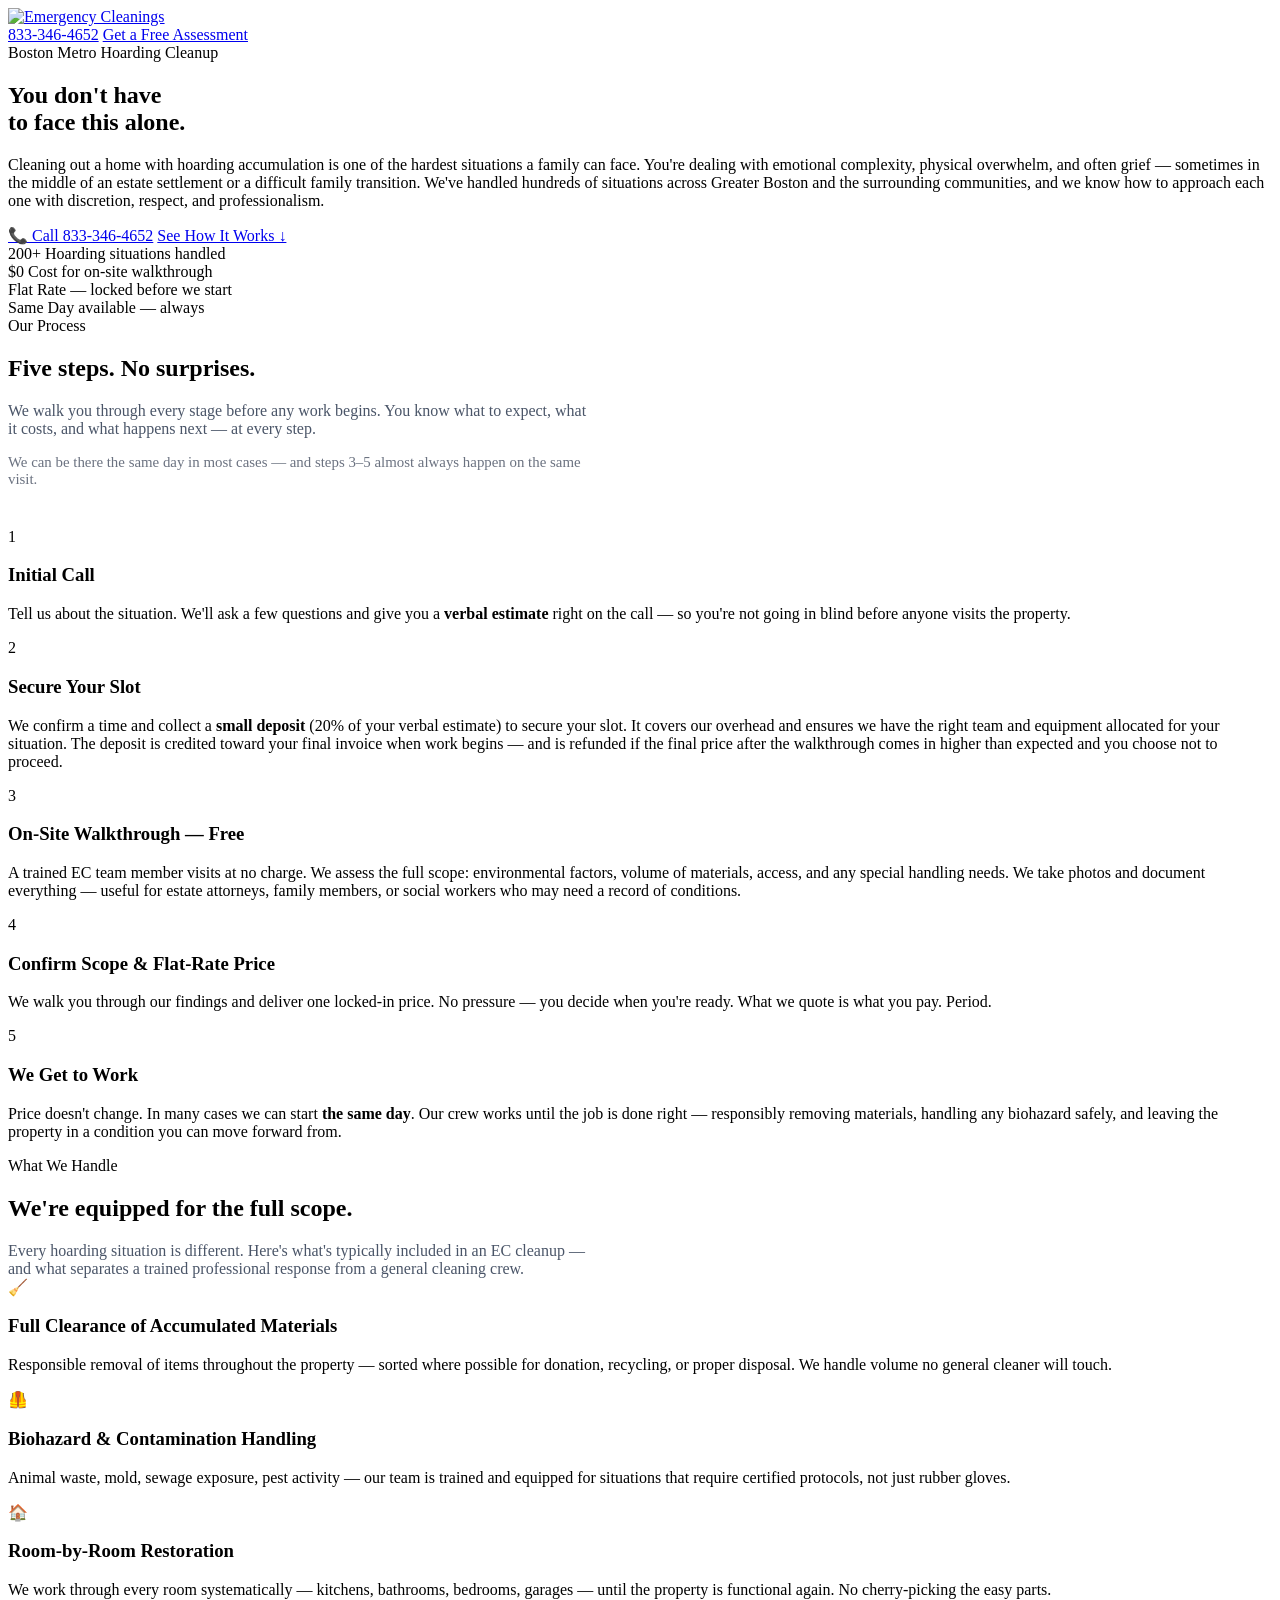
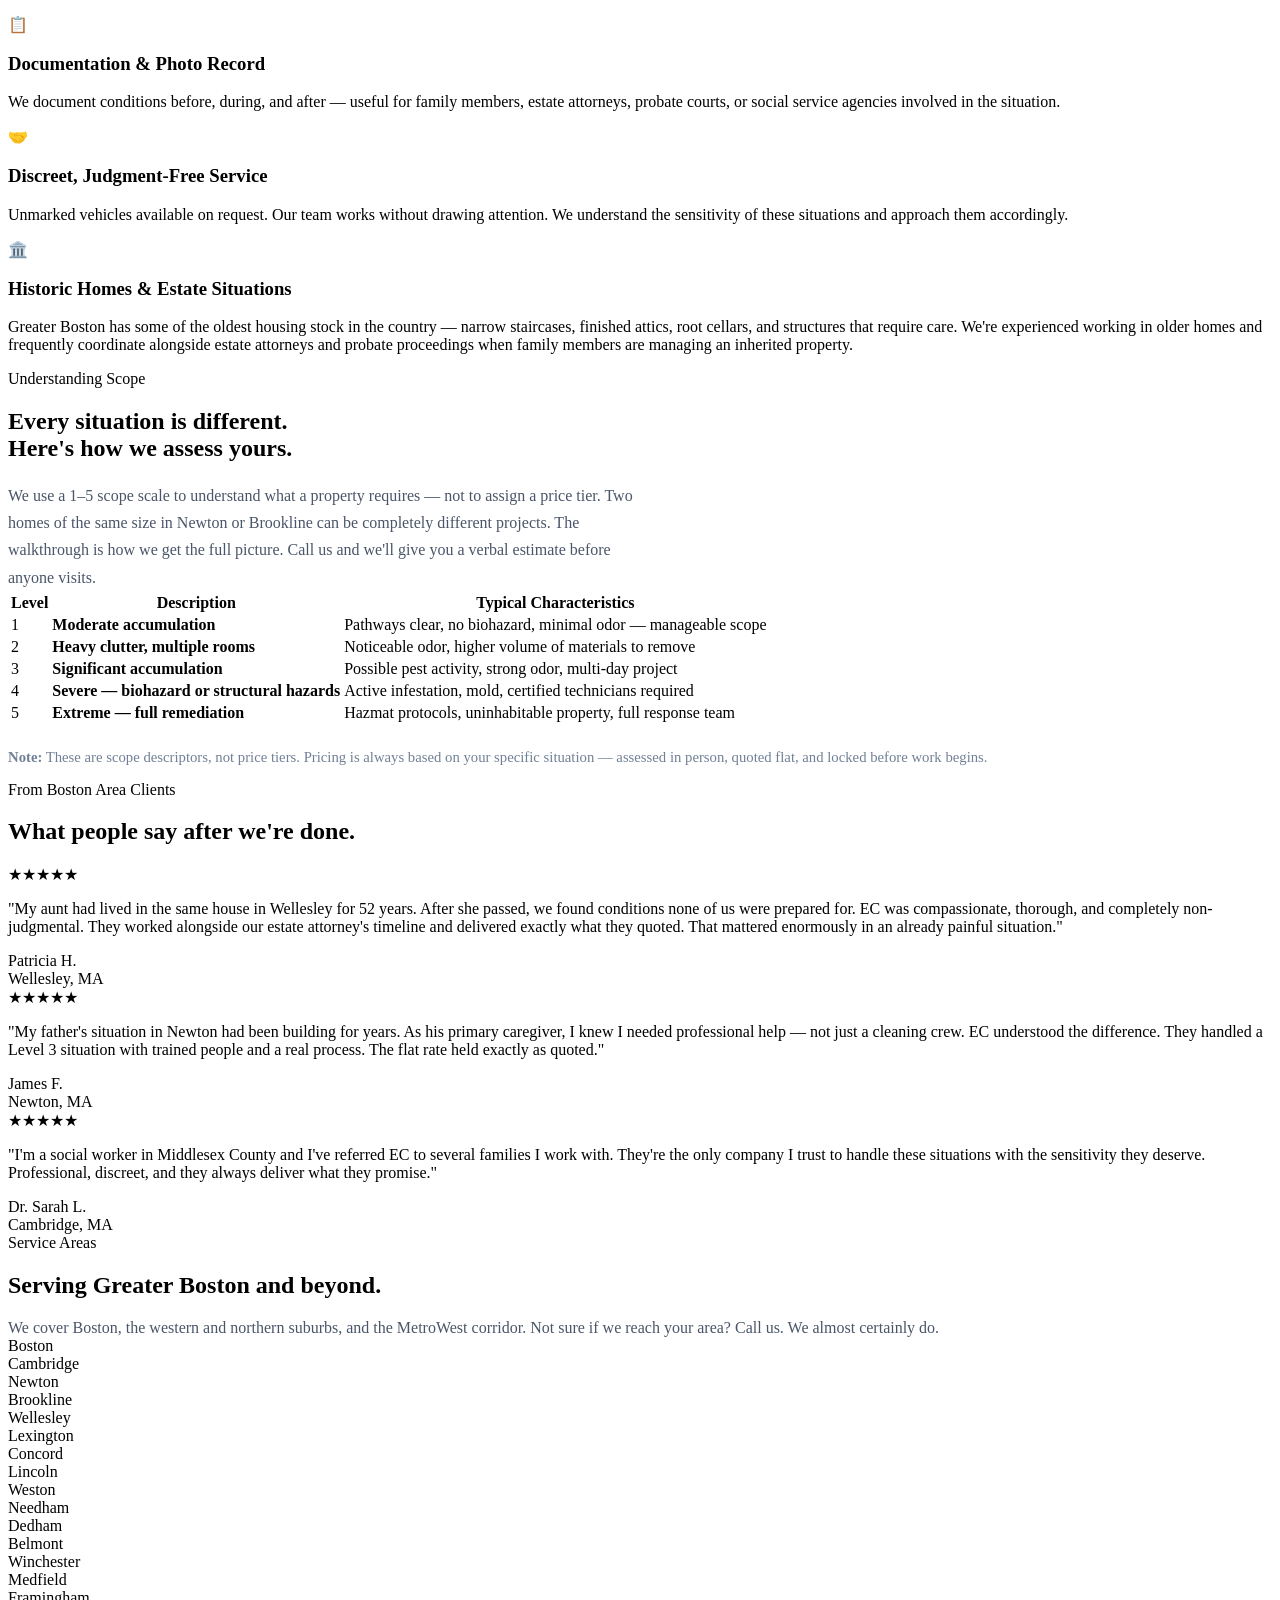
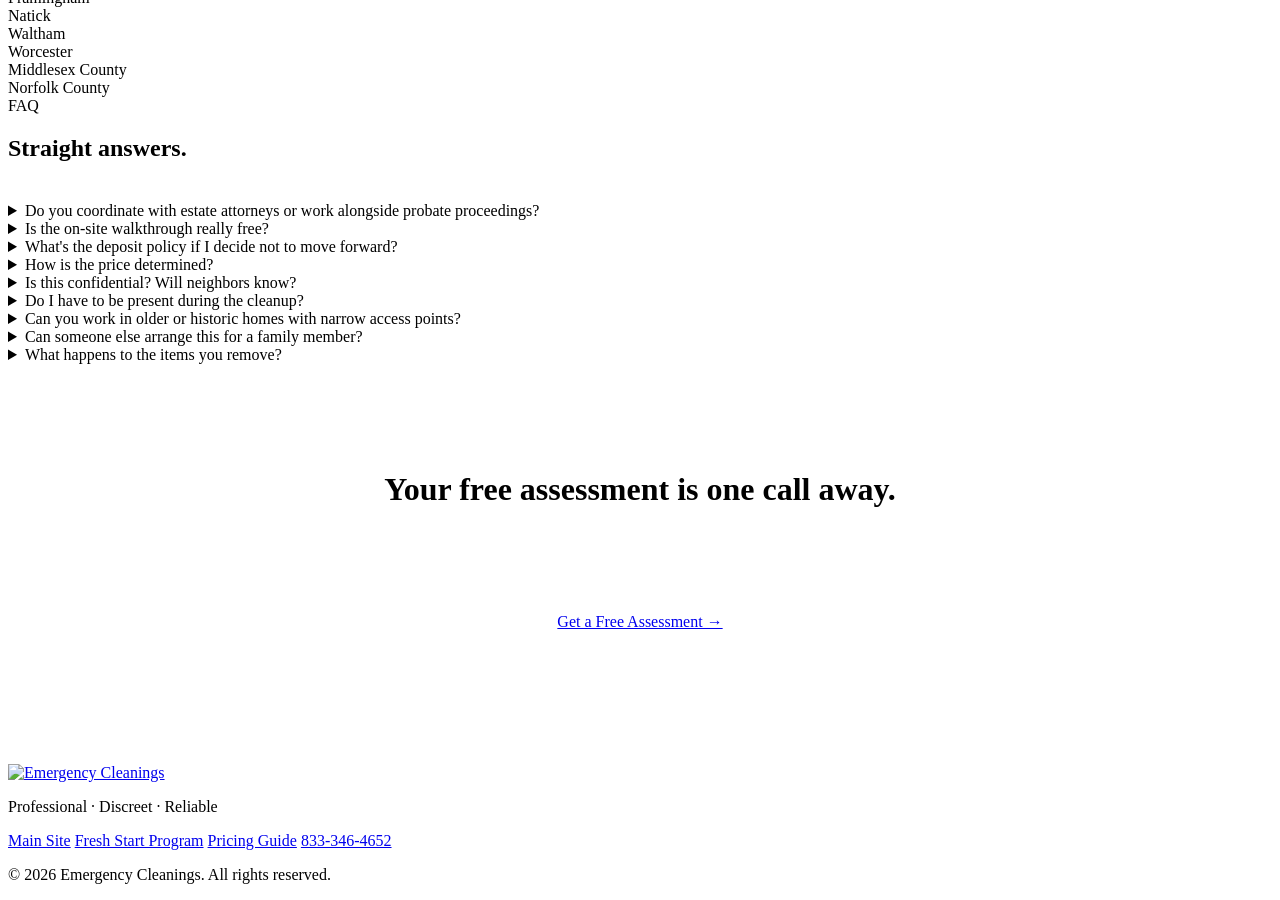
==== boston-hoarding-cleanup/index.html @ d1841d31 "Add Boston hoarding cleanup landing page" ====
<!DOCTYPE html>
<html lang="en">
<head>
  <meta charset="UTF-8" />
  <meta name="viewport" content="width=device-width, initial-scale=1.0" />
  <title>Boston Hoarding Cleanup — Emergency Cleanings</title>
  <meta name="description" content="Professional hoarding cleanup in the Boston metro area. Discreet, flat-rate pricing, free on-site assessment. Serving Newton, Brookline, Wellesley, Cambridge, Lexington, Concord, and beyond." />
  <meta property="og:title" content="Boston Hoarding Cleanup — Emergency Cleanings" />
  <meta property="og:description" content="You don't have to face this alone. Trained hoarding cleanup specialists serving Greater Boston and Middlesex, Norfolk, and Worcester Counties. Free assessment, flat-rate pricing." />
  <meta property="og:url" content="https://boston-hoarding.emergencycleanings.com/" />
  <link rel="preconnect" href="https://fonts.googleapis.com" />
  <link href="https://fonts.googleapis.com/css2?family=Inter:wght@400;600;700;800;900&display=swap" rel="stylesheet" />
  <link rel="stylesheet" href="/shared/styles.css" />

  <!-- Schema: LocalBusiness -->
  <script type="application/ld+json">
  {
    "@context": "https://schema.org",
    "@type": "LocalBusiness",
    "name": "Emergency Cleanings — Boston Metro",
    "url": "https://boston-hoarding.emergencycleanings.com/",
    "telephone": "833-346-4652",
    "description": "Professional hoarding cleanup services across Greater Boston, including Newton, Brookline, Wellesley, Cambridge, Lexington, and the MetroWest corridor.",
    "areaServed": [
      { "@type": "City", "name": "Boston" },
      { "@type": "AdministrativeArea", "name": "Middlesex County" },
      { "@type": "AdministrativeArea", "name": "Norfolk County" },
      { "@type": "AdministrativeArea", "name": "Worcester County" }
    ],
    "serviceType": "Hoarding Cleanup",
    "priceRange": "$$"
  }
  </script>
</head>
<body>

<!-- ============================
     NAV
     ============================ -->
<nav class="nav">
  <div class="container nav__inner">
    <a class="nav__logo" href="https://emergencycleanings.com">
      <img src="https://emergencycleanings.com/wp-content/uploads/2022/07/Final-logo-for-buyer-png.png" alt="Emergency Cleanings" />
    </a>
    <div class="nav__right">
      <a class="nav__phone" href="tel:8333464652">833-346-4652</a>
      <a class="btn btn--primary" href="tel:8333464652">Get a Free Assessment</a>
    </div>
  </div>
</nav>

<!-- ============================
     HERO
     ============================ -->
<section class="hero">
  <div class="container">
    <span class="eyebrow hero__label">Boston Metro Hoarding Cleanup</span>
    <h1>You don't have<br>to face this alone.</h1>
    <p class="hero__sub">
      Cleaning out a home with hoarding accumulation is one of the hardest situations a family can face.
      You're dealing with emotional complexity, physical overwhelm, and often grief — sometimes in the
      middle of an estate settlement or a difficult family transition. We've handled hundreds of situations
      across Greater Boston and the surrounding communities, and we know how to approach each one
      with discretion, respect, and professionalism.
    </p>
    <div class="hero__ctas">
      <a class="btn btn--primary" href="tel:8333464652">📞 Call 833-346-4652</a>
      <a class="btn btn--secondary" href="#how-it-works">See How It Works ↓</a>
    </div>

    <!-- Stats bar -->
    <div class="stats-bar">
      <div class="stat">
        <span class="stat__num">200+</span>
        <span class="stat__label">Hoarding situations handled</span>
      </div>
      <div class="stat">
        <span class="stat__num">$0</span>
        <span class="stat__label">Cost for on-site walkthrough</span>
      </div>
      <div class="stat">
        <span class="stat__num">Flat</span>
        <span class="stat__label">Rate — locked before we start</span>
      </div>
      <div class="stat">
        <span class="stat__num">Same</span>
        <span class="stat__label">Day available — always</span>
      </div>
    </div>
  </div>
</section>

<!-- ============================
     HOW IT WORKS
     ============================ -->
<section class="section" id="how-it-works">
  <div class="container">
    <span class="eyebrow">Our Process</span>
    <h2>Five steps. No surprises.</h2>
    <p style="color:#4a5568; max-width:580px; margin: 12px 0 16px;">
      We walk you through every stage before any work begins.
      You know what to expect, what it costs, and what happens next — at every step.
    </p>
    <p style="color:#6b7280; font-size:0.93rem; max-width:580px; margin: 0 0 40px;">
      We can be there the same day in most cases — and steps 3–5 almost always happen on the same visit.
    </p>

    <div class="steps">
      <div class="step">
        <div class="step__num">1</div>
        <div class="step__body">
          <h3>Initial Call</h3>
          <p>
            Tell us about the situation. We'll ask a few questions and give you a <strong>verbal estimate</strong>
            right on the call — so you're not going in blind before anyone visits the property.
          </p>
        </div>
      </div>
      <div class="step">
        <div class="step__num">2</div>
        <div class="step__body">
          <h3>Secure Your Slot</h3>
          <p>
            We confirm a time and collect a <strong>small deposit</strong> (20% of your verbal estimate)
            to secure your slot. It covers our overhead and ensures we have the right team and equipment
            allocated for your situation. The deposit is credited toward your final invoice when work begins —
            and is refunded if the final price after the walkthrough comes in higher than expected
            and you choose not to proceed.
          </p>
        </div>
      </div>
      <div class="step">
        <div class="step__num">3</div>
        <div class="step__body">
          <h3>On-Site Walkthrough — Free</h3>
          <p>
            A trained EC team member visits at no charge. We assess the full scope:
            environmental factors, volume of materials, access, and any special handling needs.
            We take photos and document everything — useful for estate attorneys, family members,
            or social workers who may need a record of conditions.
          </p>
        </div>
      </div>
      <div class="step">
        <div class="step__num">4</div>
        <div class="step__body">
          <h3>Confirm Scope &amp; Flat-Rate Price</h3>
          <p>
            We walk you through our findings and deliver one locked-in price.
            No pressure — you decide when you're ready. What we quote is what you pay. Period.
          </p>
        </div>
      </div>
      <div class="step">
        <div class="step__num">5</div>
        <div class="step__body">
          <h3>We Get to Work</h3>
          <p>
            Price doesn't change. In many cases we can start <strong>the same day</strong>.
            Our crew works until the job is done right — responsibly removing materials,
            handling any biohazard safely, and leaving the property in a condition
            you can move forward from.
          </p>
        </div>
      </div>
    </div>
  </div>
</section>

<!-- ============================
     WHAT'S INCLUDED
     ============================ -->
<section class="section section--light">
  <div class="container">
    <span class="eyebrow">What We Handle</span>
    <h2>We're equipped for the full scope.</h2>
    <p style="color:#4a5568; max-width:600px; margin: 12px 0 0;">
      Every hoarding situation is different. Here's what's typically included in an EC cleanup — and what
      separates a trained professional response from a general cleaning crew.
    </p>

    <div class="features">
      <div class="feature">
        <span class="feature__icon">🧹</span>
        <h3>Full Clearance of Accumulated Materials</h3>
        <p>
          Responsible removal of items throughout the property — sorted where possible for donation,
          recycling, or proper disposal. We handle volume no general cleaner will touch.
        </p>
      </div>
      <div class="feature">
        <span class="feature__icon">🦺</span>
        <h3>Biohazard &amp; Contamination Handling</h3>
        <p>
          Animal waste, mold, sewage exposure, pest activity — our team is trained and equipped
          for situations that require certified protocols, not just rubber gloves.
        </p>
      </div>
      <div class="feature">
        <span class="feature__icon">🏠</span>
        <h3>Room-by-Room Restoration</h3>
        <p>
          We work through every room systematically — kitchens, bathrooms, bedrooms, garages —
          until the property is functional again. No cherry-picking the easy parts.
        </p>
      </div>
      <div class="feature">
        <span class="feature__icon">📋</span>
        <h3>Documentation &amp; Photo Record</h3>
        <p>
          We document conditions before, during, and after — useful for family members,
          estate attorneys, probate courts, or social service agencies involved in the situation.
        </p>
      </div>
      <div class="feature">
        <span class="feature__icon">🤝</span>
        <h3>Discreet, Judgment-Free Service</h3>
        <p>
          Unmarked vehicles available on request. Our team works without drawing attention.
          We understand the sensitivity of these situations and approach them accordingly.
        </p>
      </div>
      <div class="feature">
        <span class="feature__icon">🏛️</span>
        <h3>Historic Homes &amp; Estate Situations</h3>
        <p>
          Greater Boston has some of the oldest housing stock in the country — narrow staircases,
          finished attics, root cellars, and structures that require care. We're experienced working
          in older homes and frequently coordinate alongside estate attorneys and probate proceedings
          when family members are managing an inherited property.
        </p>
      </div>
    </div>
  </div>
</section>

<!-- ============================
     SCOPE SCALE
     ============================ -->
<section class="section">
  <div class="container">
    <span class="eyebrow">Understanding Scope</span>
    <h2>Every situation is different.<br>Here's how we assess yours.</h2>
    <p style="color:#4a5568; max-width:640px; margin: 12px 0 0; line-height:1.7;">
      We use a 1–5 scope scale to understand what a property requires — not to assign a price tier.
      Two homes of the same size in Newton or Brookline can be completely different projects.
      The walkthrough is how we get the full picture. Call us and we'll give you a verbal estimate
      before anyone visits.
    </p>

    <table class="scope-table">
      <thead>
        <tr>
          <th>Level</th>
          <th>Description</th>
          <th>Typical Characteristics</th>
        </tr>
      </thead>
      <tbody>
        <tr>
          <td><span class="scope-badge">1</span></td>
          <td><strong>Moderate accumulation</strong></td>
          <td>Pathways clear, no biohazard, minimal odor — manageable scope</td>
        </tr>
        <tr>
          <td><span class="scope-badge">2</span></td>
          <td><strong>Heavy clutter, multiple rooms</strong></td>
          <td>Noticeable odor, higher volume of materials to remove</td>
        </tr>
        <tr>
          <td><span class="scope-badge">3</span></td>
          <td><strong>Significant accumulation</strong></td>
          <td>Possible pest activity, strong odor, multi-day project</td>
        </tr>
        <tr>
          <td><span class="scope-badge">4</span></td>
          <td><strong>Severe — biohazard or structural hazards</strong></td>
          <td>Active infestation, mold, certified technicians required</td>
        </tr>
        <tr>
          <td><span class="scope-badge">5</span></td>
          <td><strong>Extreme — full remediation</strong></td>
          <td>Hazmat protocols, uninhabitable property, full response team</td>
        </tr>
      </tbody>
    </table>

    <p style="margin-top:24px; font-size:0.92rem; color:#718096;">
      <strong>Note:</strong> These are scope descriptors, not price tiers. Pricing is always based on your specific situation —
      assessed in person, quoted flat, and locked before work begins.
    </p>
  </div>
</section>

<!-- ============================
     TESTIMONIALS
     ============================ -->
<section class="section section--dark">
  <div class="container">
    <span class="eyebrow">From Boston Area Clients</span>
    <h2 style="color:var(--white);">What people say after we're done.</h2>

    <div class="testimonials">
      <div class="testimonial">
        <div class="testimonial__stars">★★★★★</div>
        <p class="testimonial__text">
          "My aunt had lived in the same house in Wellesley for 52 years. After she passed,
          we found conditions none of us were prepared for. EC was compassionate, thorough,
          and completely non-judgmental. They worked alongside our estate attorney's timeline
          and delivered exactly what they quoted. That mattered enormously in an already
          painful situation."
        </p>
        <div class="testimonial__name">Patricia H.</div>
        <div class="testimonial__loc">Wellesley, MA</div>
      </div>
      <div class="testimonial">
        <div class="testimonial__stars">★★★★★</div>
        <p class="testimonial__text">
          "My father's situation in Newton had been building for years. As his primary caregiver,
          I knew I needed professional help — not just a cleaning crew. EC understood the difference.
          They handled a Level 3 situation with trained people and a real process.
          The flat rate held exactly as quoted."
        </p>
        <div class="testimonial__name">James F.</div>
        <div class="testimonial__loc">Newton, MA</div>
      </div>
      <div class="testimonial">
        <div class="testimonial__stars">★★★★★</div>
        <p class="testimonial__text">
          "I'm a social worker in Middlesex County and I've referred EC to several families
          I work with. They're the only company I trust to handle these situations with the
          sensitivity they deserve. Professional, discreet, and they always deliver what they promise."
        </p>
        <div class="testimonial__name">Dr. Sarah L.</div>
        <div class="testimonial__loc">Cambridge, MA</div>
      </div>
    </div>
  </div>
</section>

<!-- ============================
     SERVICE AREAS
     ============================ -->
<section class="section section--light">
  <div class="container">
    <span class="eyebrow">Service Areas</span>
    <h2>Serving Greater Boston and beyond.</h2>
    <p style="color:#4a5568; margin: 12px 0 0;">
      We cover Boston, the western and northern suburbs, and the MetroWest corridor.
      Not sure if we reach your area? Call us. We almost certainly do.
    </p>

    <div class="cities-grid">
      <div class="city-pill">Boston</div>
      <div class="city-pill">Cambridge</div>
      <div class="city-pill">Newton</div>
      <div class="city-pill">Brookline</div>
      <div class="city-pill">Wellesley</div>
      <div class="city-pill">Lexington</div>
      <div class="city-pill">Concord</div>
      <div class="city-pill">Lincoln</div>
      <div class="city-pill">Weston</div>
      <div class="city-pill">Needham</div>
      <div class="city-pill">Dedham</div>
      <div class="city-pill">Belmont</div>
      <div class="city-pill">Winchester</div>
      <div class="city-pill">Medfield</div>
      <div class="city-pill">Framingham</div>
      <div class="city-pill">Natick</div>
      <div class="city-pill">Waltham</div>
      <div class="city-pill">Worcester</div>
      <div class="city-pill">Middlesex County</div>
      <div class="city-pill">Norfolk County</div>
    </div>
  </div>
</section>

<!-- ============================
     FAQ
     ============================ -->
<section class="section">
  <div class="container">
    <span class="eyebrow">FAQ</span>
    <h2>Straight answers.</h2>

    <div class="faq" style="margin-top:40px;">
      <details class="faq-item">
        <summary>Do you coordinate with estate attorneys or work alongside probate proceedings?</summary>
        <p>Yes — this is common in the Boston market. We regularly work alongside estate attorneys, executors, and probate courts when a property needs to be assessed, documented, and cleared as part of a settlement. We provide detailed photo documentation and scope records that support legal proceedings, and we work within whatever timeline the estate requires. Call us early in the process — we can help you understand what you're dealing with before any legal decisions are made about the property.</p>
      </details>
      <details class="faq-item">
        <summary>Is the on-site walkthrough really free?</summary>
        <p>Yes, completely. We don't charge for travel, time, or the walkthrough itself. You get a full assessment and a flat-rate quote at no cost. To secure your calendar slot before the walkthrough, we collect a small deposit after your initial call — it's credited in full toward your final invoice when work begins.</p>
      </details>
      <details class="faq-item">
        <summary>What's the deposit policy if I decide not to move forward?</summary>
        <p>A small deposit (20% of your verbal estimate) is collected when you schedule your walkthrough. The deposit is refunded if the final price after the walkthrough comes in higher than the range we discussed and you choose not to proceed. It is non-refundable if you cancel before we arrive, or if the final price falls within the quoted range and you decide not to proceed — it covers the resources we allocated for your project. Refunds take 5–7 business days and are returned to your card.</p>
      </details>
      <details class="faq-item">
        <summary>How is the price determined?</summary>
        <p>We don't bill by the hour and we don't publish a price menu — because every situation is genuinely different. Pricing is based on five factors: environmental risk, disposal and hauling volume, distance and access, labor and scope, and supplies and equipment. We scope your project in person, then give you one flat rate that doesn't change.</p>
      </details>
      <details class="faq-item">
        <summary>Is this confidential? Will neighbors know?</summary>
        <p>We understand the sensitivity of these situations. Unmarked vehicles are available on request. Our crew works professionally and without drawing attention. What happens at the property stays between you and us.</p>
      </details>
      <details class="faq-item">
        <summary>Do I have to be present during the cleanup?</summary>
        <p>Not necessarily. Many clients — especially those coordinating from out of state for a family member's home — prefer not to be on-site for the full project. We'll coordinate access, keep you updated, and walk you through the finished space when we're done.</p>
      </details>
      <details class="faq-item">
        <summary>Can you work in older or historic homes with narrow access points?</summary>
        <p>Yes. Greater Boston has some of the oldest housing stock in the country — we regularly work in Victorian-era homes, colonials with narrow staircases, and properties with unusual structural features. We factor access challenges into the scope assessment and plan accordingly. Nothing about the home's age or architecture prevents us from completing the job properly.</p>
      </details>
      <details class="faq-item">
        <summary>Can someone else arrange this for a family member?</summary>
        <p>Yes. Family members, estate executors, social workers, and property managers arrange cleanups on behalf of others regularly. Call us and we'll walk through the situation together.</p>
      </details>
      <details class="faq-item">
        <summary>What happens to the items you remove?</summary>
        <p>We sort where possible — items that can be donated go to donation, recyclables are handled responsibly. What can't be reused is disposed of through proper channels. We document the process and handle everything with respect for the property and the people involved.</p>
      </details>
    </div>
  </div>
</section>

<!-- ============================
     FINAL CTA
     ============================ -->
<section class="cta-section">
  <div class="container" style="text-align:center; padding: 80px 20px;">
    <h2 style="color:var(--white); font-size:2rem; margin-bottom:16px;">Your free assessment is one call away.</h2>
    <p style="color:rgba(255,255,255,0.8); max-width:500px; margin:0 auto 32px; font-size:1.05rem; line-height:1.7;">
      No pressure. No commitment. Just an honest conversation about your situation
      and what it will actually take to resolve it.
    </p>
    <a class="btn btn--white" href="tel:8333464652">Get a Free Assessment →</a>
    <p style="color:rgba(255,255,255,0.6); margin-top:20px; font-size:0.95rem;">
      Call us directly: <a href="tel:8333464652" style="color:white; font-weight:600;">833-346-4652</a>
    </p>
  </div>
</section>

<!-- ============================
     FOOTER
     ============================ -->
<footer class="footer">
  <div class="container footer__inner">
    <a href="https://emergencycleanings.com">
      <img src="https://emergencycleanings.com/wp-content/uploads/2022/07/Final-logo-for-buyer-png.png" alt="Emergency Cleanings" style="height:36px;" />
    </a>
    <p class="footer__tagline">Professional · Discreet · Reliable</p>
    <nav class="footer__nav">
      <a href="https://emergencycleanings.com">Main Site</a>
      <a href="https://emergencycleanings.com/fresh-start/">Fresh Start Program</a>
      <a href="https://pricing.emergencycleanings.com/">Pricing Guide</a>
      <a href="tel:8333464652">833-346-4652</a>
    </nav>
    <p class="footer__copy">© 2026 Emergency Cleanings. All rights reserved.</p>
  </div>
</footer>

</body>
</html>
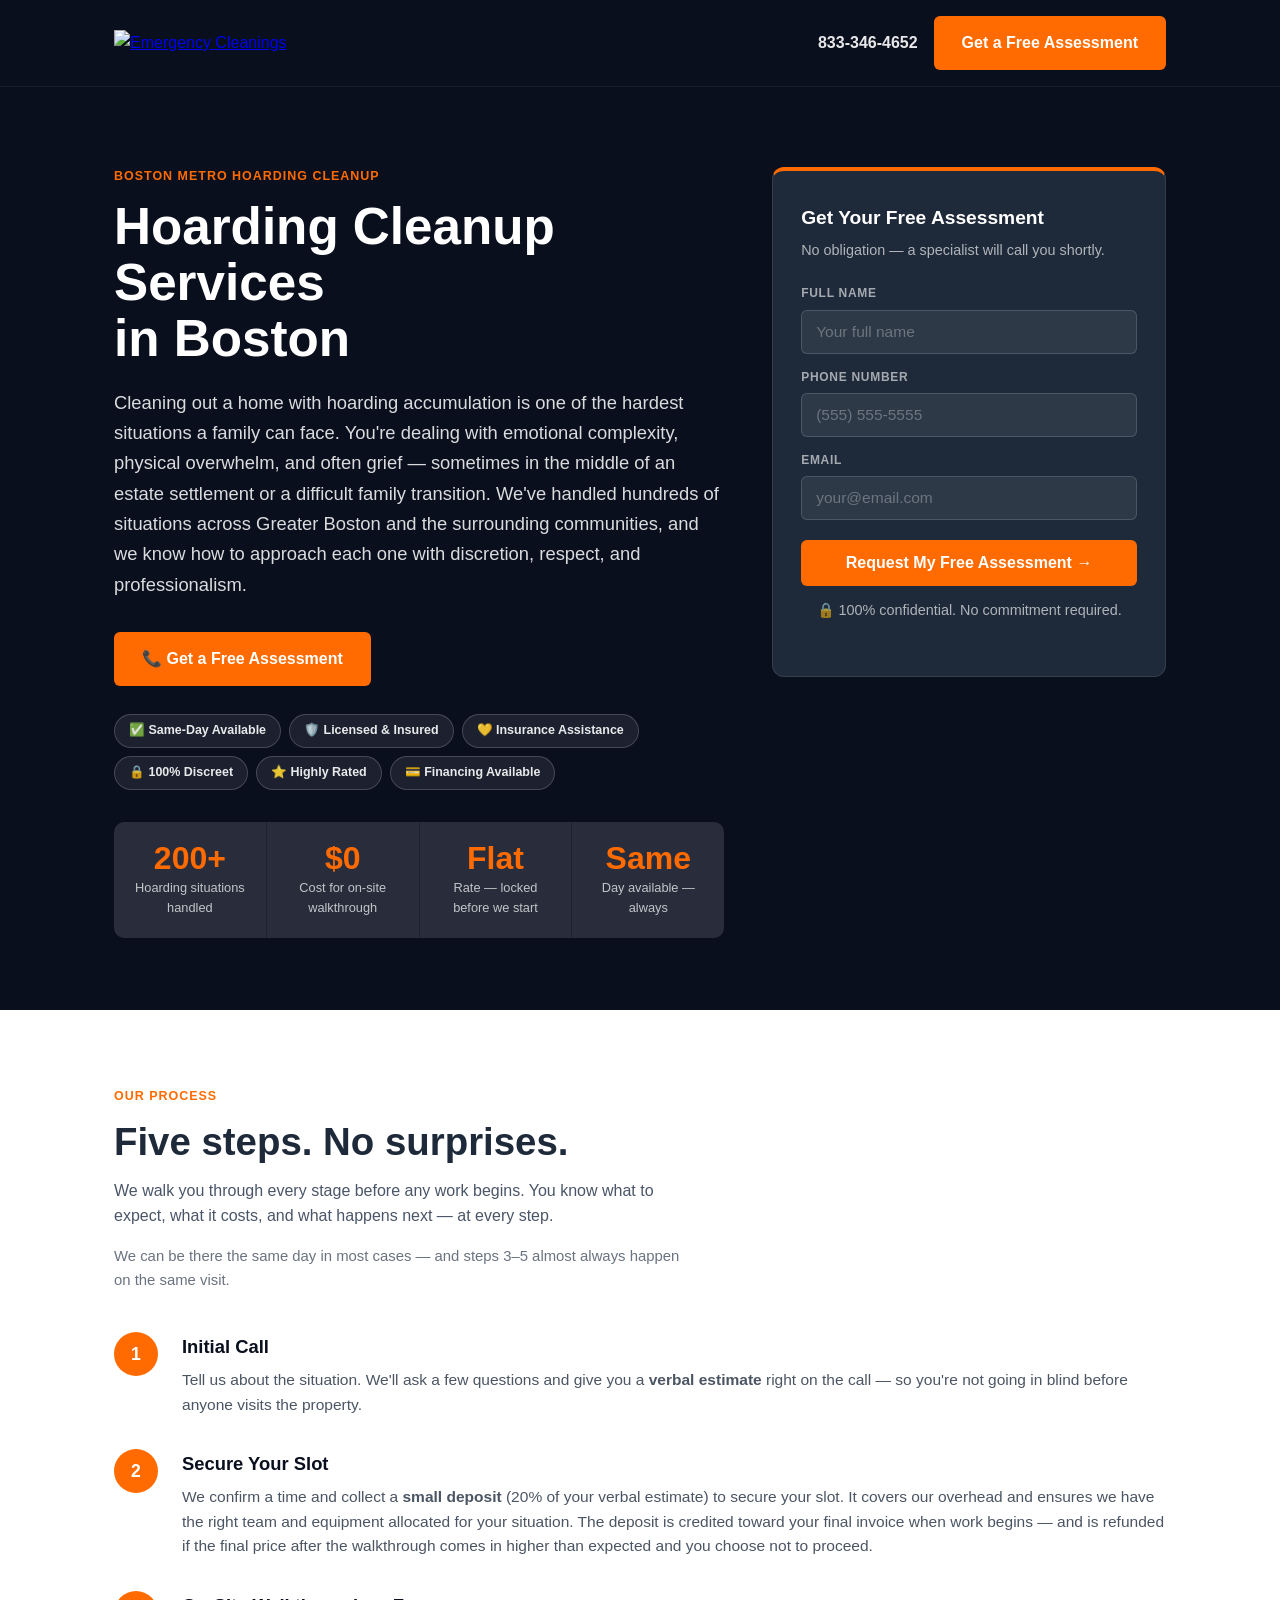
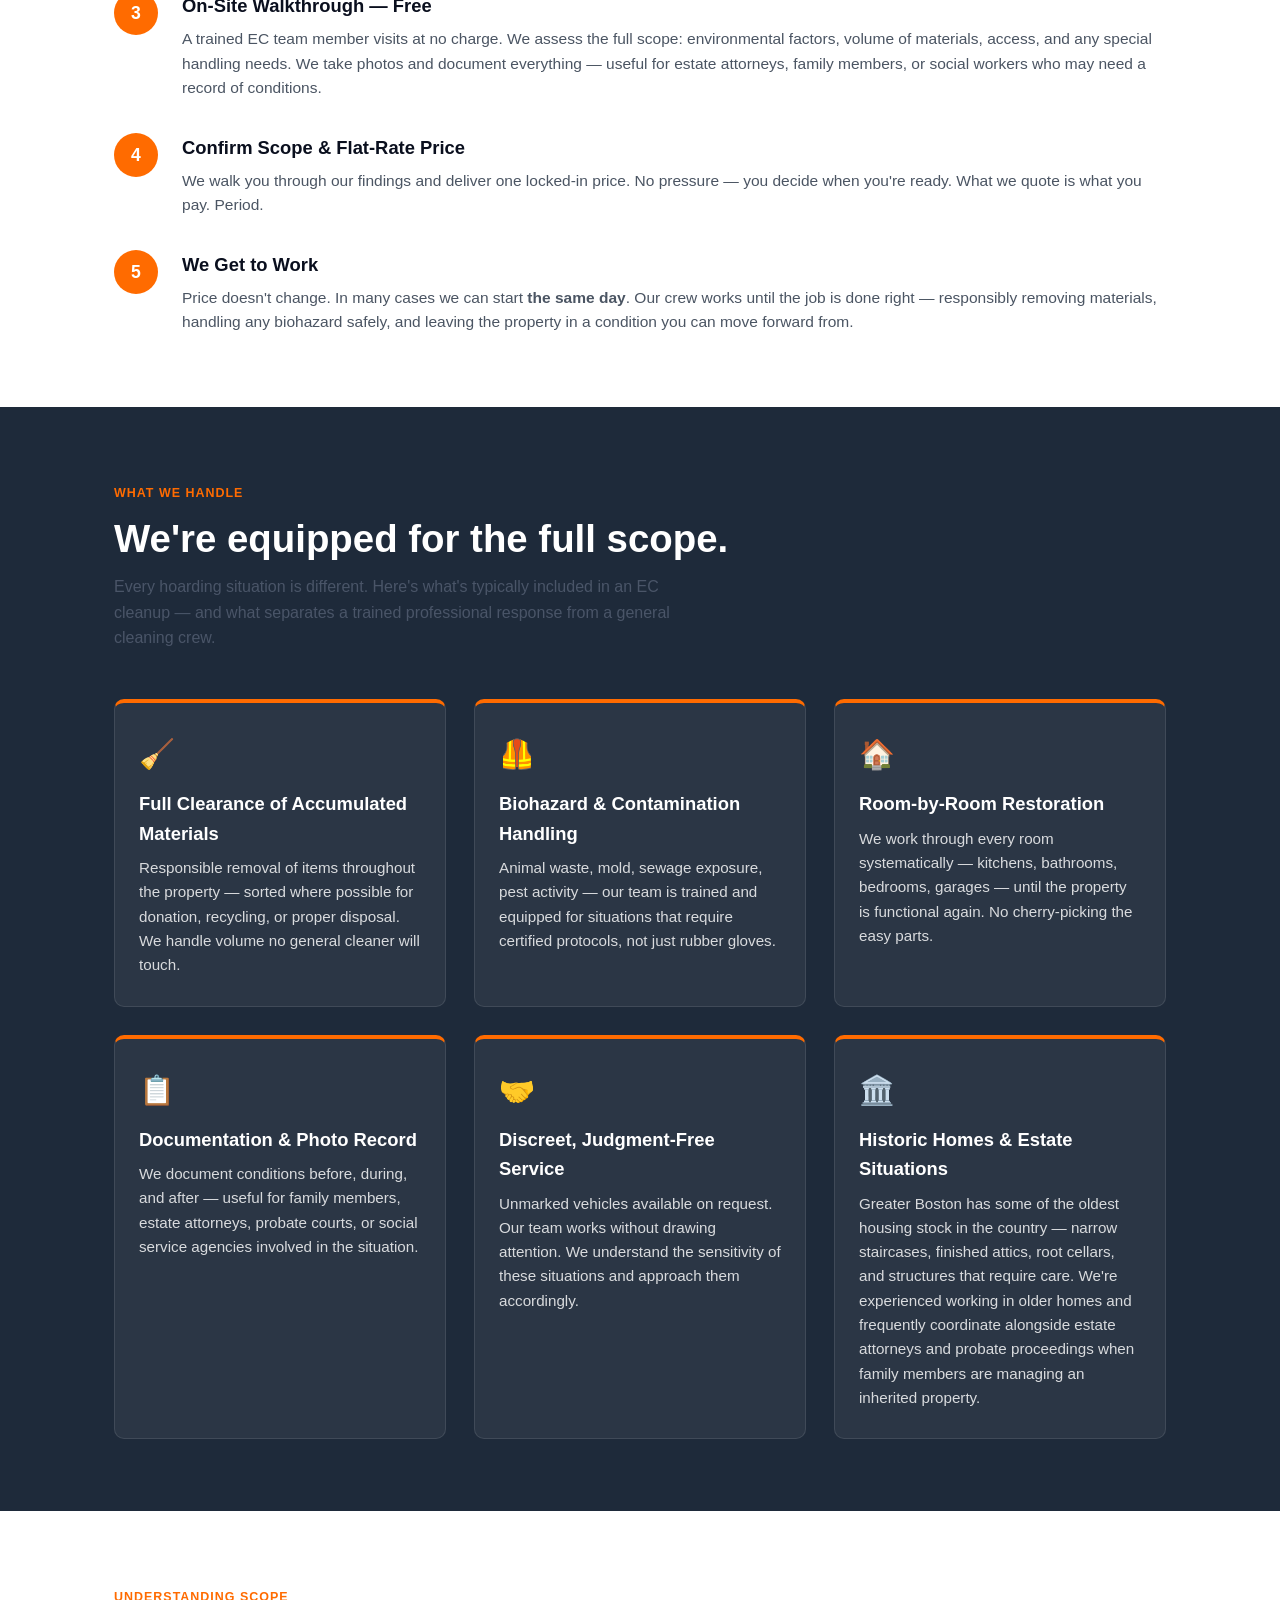
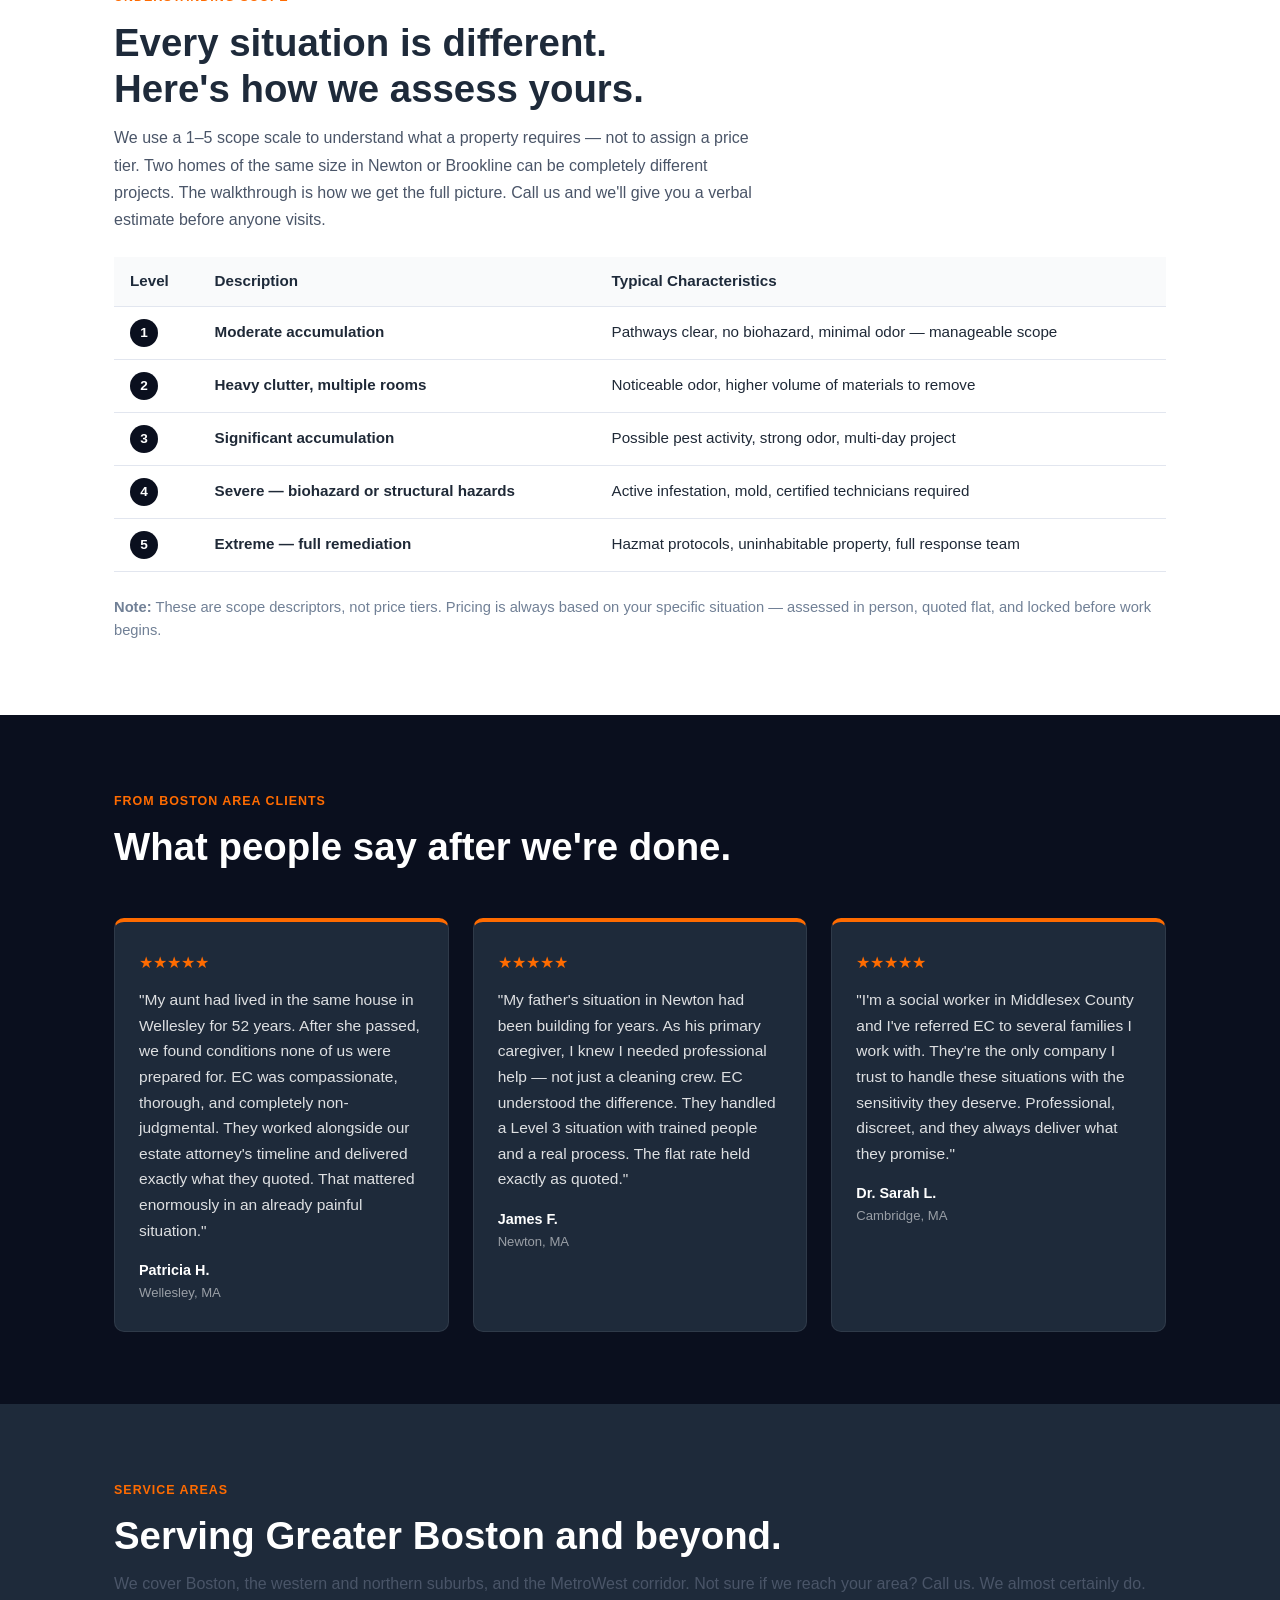
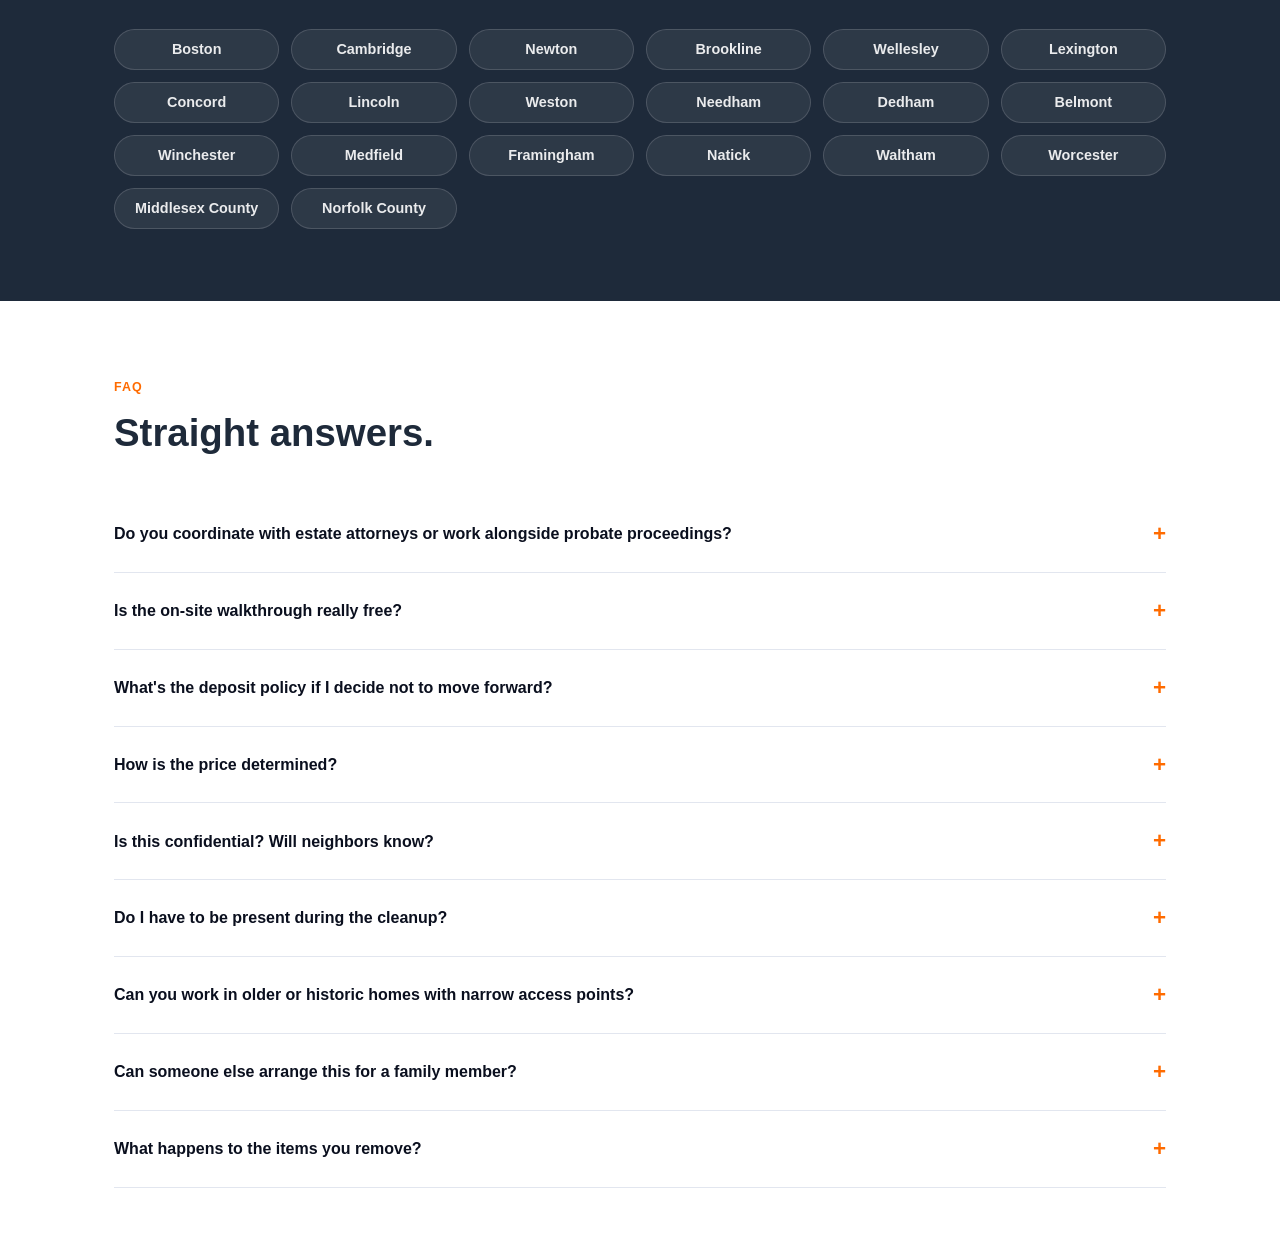
==== commit 093d2e1c: "Update Boston: two-column hero layout, badge pills, form card" ====
--- a/boston-hoarding-cleanup/index.html
+++ b/boston-hoarding-cleanup/index.html
@@ -54,39 +54,76 @@
      ============================ -->
 <section class="hero">
   <div class="container">
-    <span class="eyebrow hero__label">Boston Metro Hoarding Cleanup</span>
-    <h1>You don't have<br>to face this alone.</h1>
-    <p class="hero__sub">
-      Cleaning out a home with hoarding accumulation is one of the hardest situations a family can face.
-      You're dealing with emotional complexity, physical overwhelm, and often grief — sometimes in the
-      middle of an estate settlement or a difficult family transition. We've handled hundreds of situations
-      across Greater Boston and the surrounding communities, and we know how to approach each one
-      with discretion, respect, and professionalism.
-    </p>
-    <div class="hero__ctas">
-      <a class="btn btn--primary" href="tel:8333464652">📞 Call 833-346-4652</a>
-      <a class="btn btn--secondary" href="#how-it-works">See How It Works ↓</a>
-    </div>
-
-    <!-- Stats bar -->
-    <div class="stats-bar">
-      <div class="stat">
-        <span class="stat__num">200+</span>
-        <span class="stat__label">Hoarding situations handled</span>
-      </div>
-      <div class="stat">
-        <span class="stat__num">$0</span>
-        <span class="stat__label">Cost for on-site walkthrough</span>
-      </div>
-      <div class="stat">
-        <span class="stat__num">Flat</span>
-        <span class="stat__label">Rate — locked before we start</span>
-      </div>
-      <div class="stat">
-        <span class="stat__num">Same</span>
-        <span class="stat__label">Day available — always</span>
-      </div>
-    </div>
+    <div class="hero__grid">
+
+      <!-- LEFT: Content -->
+      <div class="hero__left">
+        <span class="eyebrow hero__label">Boston Metro Hoarding Cleanup</span>
+        <h1>Hoarding Cleanup Services<br>in Boston</h1>
+        <p class="hero__sub">
+          Cleaning out a home with hoarding accumulation is one of the hardest situations a family can face.
+          You're dealing with emotional complexity, physical overwhelm, and often grief — sometimes in the
+          middle of an estate settlement or a difficult family transition. We've handled hundreds of situations
+          across Greater Boston and the surrounding communities, and we know how to approach each one
+          with discretion, respect, and professionalism.
+        </p>
+        <a class="btn btn--primary" href="tel:8333464652">📞 Get a Free Assessment</a>
+
+        <div class="badge-pills">
+          <span class="badge">✅ Same-Day Available</span>
+          <span class="badge">🛡️ Licensed &amp; Insured</span>
+          <span class="badge">💛 Insurance Assistance</span>
+          <span class="badge">🔒 100% Discreet</span>
+          <span class="badge">⭐ Highly Rated</span>
+          <span class="badge">💳 Financing Available</span>
+        </div>
+
+        <!-- Stats bar -->
+        <div class="stats-bar">
+          <div class="stat">
+            <span class="stat__num">200+</span>
+            <span class="stat__label">Hoarding situations handled</span>
+          </div>
+          <div class="stat">
+            <span class="stat__num">$0</span>
+            <span class="stat__label">Cost for on-site walkthrough</span>
+          </div>
+          <div class="stat">
+            <span class="stat__num">Flat</span>
+            <span class="stat__label">Rate — locked before we start</span>
+          </div>
+          <div class="stat">
+            <span class="stat__num">Same</span>
+            <span class="stat__label">Day available — always</span>
+          </div>
+        </div>
+      </div><!-- /.hero__left -->
+
+      <!-- RIGHT: Contact Form -->
+      <div class="hero__right">
+        <div class="form-card">
+          <h3>Get Your Free Assessment</h3>
+          <p>No obligation — a specialist will call you shortly.</p>
+          <form onsubmit="window.location.href='tel:8333464652'; return false;">
+            <div class="form-field">
+              <label for="name-bos">Full Name</label>
+              <input type="text" id="name-bos" name="name" placeholder="Your full name" required />
+            </div>
+            <div class="form-field">
+              <label for="phone-bos">Phone Number</label>
+              <input type="tel" id="phone-bos" name="phone" placeholder="(555) 555-5555" required />
+            </div>
+            <div class="form-field">
+              <label for="email-bos">Email</label>
+              <input type="email" id="email-bos" name="email" placeholder="your@email.com" />
+            </div>
+            <button class="btn btn--primary btn--full" type="submit">Request My Free Assessment →</button>
+          </form>
+          <p class="form-card__note">🔒 100% confidential. No commitment required.</p>
+        </div>
+      </div><!-- /.hero__right -->
+
+    </div><!-- /.hero__grid -->
   </div>
 </section>
 
@@ -421,44 +458,4 @@
         <p>We sort where possible — items that can be donated go to donation, recyclables are handled responsibly. What can't be reused is disposed of through proper channels. We document the process and handle everything with respect for the property and the people involved.</p>
       </details>
     </div>
-  </div>
-</section>
-
-<!-- ============================
-     FINAL CTA
-     ============================ -->
-<section class="cta-section">
-  <div class="container" style="text-align:center; padding: 80px 20px;">
-    <h2 style="color:var(--white); font-size:2rem; margin-bottom:16px;">Your free assessment is one call away.</h2>
-    <p style="color:rgba(255,255,255,0.8); max-width:500px; margin:0 auto 32px; font-size:1.05rem; line-height:1.7;">
-      No pressure. No commitment. Just an honest conversation about your situation
-      and what it will actually take to resolve it.
-    </p>
-    <a class="btn btn--white" href="tel:8333464652">Get a Free Assessment →</a>
-    <p style="color:rgba(255,255,255,0.6); margin-top:20px; font-size:0.95rem;">
-      Call us directly: <a href="tel:8333464652" style="color:white; font-weight:600;">833-346-4652</a>
-    </p>
-  </div>
-</section>
-
-<!-- ============================
-     FOOTER
-     ============================ -->
-<footer class="footer">
-  <div class="container footer__inner">
-    <a href="https://emergencycleanings.com">
-      <img src="https://emergencycleanings.com/wp-content/uploads/2022/07/Final-logo-for-buyer-png.png" alt="Emergency Cleanings" style="height:36px;" />
-    </a>
-    <p class="footer__tagline">Professional · Discreet · Reliable</p>
-    <nav class="footer__nav">
-      <a href="https://emergencycleanings.com">Main Site</a>
-      <a href="https://emergencycleanings.com/fresh-start/">Fresh Start Program</a>
-      <a href="https://pricing.emergencycleanings.com/">Pricing Guide</a>
-      <a href="tel:8333464652">833-346-4652</a>
-    </nav>
-    <p class="footer__copy">© 2026 Emergency Cleanings. All rights reserved.</p>
-  </div>
-</footer>
-
-</body>
-</html>
+  </d
--- a/shared/styles.css
+++ b/shared/styles.css
@@ -0,0 +1,461 @@
+/* ============================================================
+   Emergency Cleanings — Shared Brand Styles
+   Color palette: Deep Navy + Emergency Orange (production variant)
+   Updated: May 2026 — A/B variant B
+   ============================================================ */
+
+:root {
+  --navy-dark:   #0A0F1E;                /* primary — hero, nav, footer, CTA section */
+  --slate:       #1E2A3A;                /* secondary — cards, light-section bg */
+  --body-text:   #1f2937;                /* body copy on white sections */
+  --orange:      #FF6B00;                /* all CTAs, accents, icons */
+  --orange-hover:#e66000;                /* button hover state */
+  --white:       #ffffff;
+  --light-bg:    #f9fafb;                /* white-section subtle tint */
+  --border:      #e2e6ef;
+  --footer-bg:   #0A0F1E;
+}
+
+*, *::before, *::after { box-sizing: border-box; margin: 0; padding: 0; }
+
+html { scroll-behavior: smooth; }
+
+body {
+  font-family: 'Inter', sans-serif;
+  font-size: 16px;
+  color: var(--body-text);
+  background: var(--white);
+  line-height: 1.6;
+}
+
+/* ---- Typography ---- */
+h1 { font-size: clamp(2rem, 5vw, 3.2rem); font-weight: 900; line-height: 1.1; }
+h2 { font-size: clamp(1.6rem, 3.5vw, 2.4rem); font-weight: 800; color: var(--slate); line-height: 1.2; }
+h3 { font-size: 1.15rem; font-weight: 700; color: var(--navy-dark); }
+p  { font-size: 1rem; font-weight: 400; }
+
+/* ---- Utility ---- */
+.container { max-width: 1100px; margin: 0 auto; padding: 0 24px; }
+.section    { padding: 72px 0; }
+
+/* Dark section — Deep Navy */
+.section--dark {
+  background: var(--navy-dark);
+  color: var(--white);
+}
+.section--dark h2 { color: var(--white); }
+
+/* Light section — Muted Slate (secondary sections) */
+.section--light {
+  background: var(--slate);
+  color: var(--white);
+}
+.section--light h2 { color: var(--white); }
+.section--light p  { color: rgba(255,255,255,0.85); }
+.section--light .eyebrow { color: var(--orange); }
+
+/* Eyebrow — orange on dark, slate-blue on white */
+.eyebrow {
+  display: inline-block;
+  font-size: 0.78rem;
+  font-weight: 700;
+  letter-spacing: 0.08em;
+  text-transform: uppercase;
+  color: var(--orange);
+  margin-bottom: 12px;
+}
+
+/* ---- Buttons ---- */
+.btn {
+  display: inline-flex;
+  align-items: center;
+  gap: 8px;
+  padding: 14px 28px;
+  border-radius: 6px;
+  font-size: 1rem;
+  font-weight: 700;
+  text-decoration: none;
+  transition: background 0.15s ease, transform 0.15s ease;
+  cursor: pointer;
+  border: none;
+}
+.btn:hover { transform: translateY(-1px); }
+
+/* Primary CTA — Emergency Orange */
+.btn--primary {
+  background: var(--orange);
+  color: var(--white);
+}
+.btn--primary:hover { background: var(--orange-hover); }
+
+/* Secondary CTA — white outline */
+.btn--secondary {
+  background: transparent;
+  color: var(--white);
+  border: 2px solid rgba(255,255,255,0.5);
+}
+.btn--secondary:hover { border-color: var(--white); }
+
+/* Outline — for use on white sections */
+.btn--outline {
+  background: transparent;
+  color: var(--orange);
+  border: 2px solid var(--orange);
+}
+.btn--outline:hover { background: var(--orange); color: var(--white); }
+
+/* ---- Nav ---- */
+.nav {
+  background: var(--navy-dark);
+  padding: 16px 0;
+  position: sticky;
+  top: 0;
+  z-index: 100;
+  border-bottom: 1px solid rgba(255,255,255,0.06);
+}
+.nav__inner {
+  display: flex;
+  align-items: center;
+  justify-content: space-between;
+  gap: 16px;
+}
+.nav__logo img { height: 44px; }
+.nav__right { display: flex; align-items: center; gap: 16px; }
+.nav__phone {
+  color: rgba(255,255,255,0.9);
+  text-decoration: none;
+  font-weight: 600;
+  font-size: 1rem;
+}
+.nav__phone:hover { color: var(--orange); }
+
+/* ---- Hero ---- */
+.hero {
+  background: var(--navy-dark);
+  color: var(--white);
+  padding: 80px 0 72px;
+}
+.hero__label { color: var(--orange); }
+.hero h1 { color: var(--white); margin-bottom: 20px; }
+.hero__sub {
+  font-size: 1.15rem;
+  color: rgba(255,255,255,0.85);
+  max-width: 600px;
+  margin-bottom: 36px;
+  line-height: 1.65;
+}
+.hero__ctas { display: flex; flex-wrap: wrap; gap: 14px; margin-bottom: 56px; }
+
+/* ---- Stats bar ---- */
+.stats-bar {
+  display: grid;
+  grid-template-columns: repeat(auto-fit, minmax(140px, 1fr));
+  gap: 1px;
+  background: rgba(255,255,255,0.08);
+  border-radius: 10px;
+  overflow: hidden;
+}
+.stat {
+  background: rgba(255,255,255,0.05);
+  padding: 20px 16px;
+  text-align: center;
+}
+.stat__num {
+  display: block;
+  font-size: 2rem;
+  font-weight: 900;
+  color: var(--orange);
+  line-height: 1;
+}
+.stat__label {
+  display: block;
+  font-size: 0.8rem;
+  color: rgba(255,255,255,0.72);
+  margin-top: 4px;
+}
+
+/* ---- Steps (on white section) ---- */
+.steps { display: flex; flex-direction: column; gap: 32px; }
+.step  { display: flex; gap: 24px; align-items: flex-start; }
+.step__num {
+  flex-shrink: 0;
+  width: 44px;
+  height: 44px;
+  border-radius: 50%;
+  background: var(--orange);
+  color: var(--white);
+  font-weight: 900;
+  font-size: 1.1rem;
+  display: flex;
+  align-items: center;
+  justify-content: center;
+}
+.step__body h3 { margin-bottom: 6px; color: var(--navy-dark); }
+.step__body p  { color: #4b5563; font-size: 0.97rem; }
+
+/* ---- Feature grid (on Muted Slate section) ---- */
+.features {
+  display: grid;
+  grid-template-columns: repeat(auto-fit, minmax(260px, 1fr));
+  gap: 28px;
+  margin-top: 48px;
+}
+.feature {
+  background: rgba(255,255,255,0.06);  /* subtle lift on slate bg */
+  border: 1px solid rgba(255,255,255,0.1);
+  border-top: 4px solid var(--orange); /* 4px orange top accent */
+  border-radius: 10px;
+  padding: 28px 24px;
+}
+.feature__icon {
+  font-size: 1.8rem;
+  margin-bottom: 12px;
+  display: block;
+}
+.feature h3 { margin-bottom: 8px; color: var(--white); }
+.feature p  { color: rgba(255,255,255,0.82); font-size: 0.95rem; }
+
+/* ---- Scope scale (on white section) ---- */
+.scope-table { width: 100%; border-collapse: collapse; margin-top: 24px; }
+.scope-table th, .scope-table td {
+  padding: 12px 16px;
+  text-align: left;
+  border-bottom: 1px solid var(--border);
+  font-size: 0.95rem;
+}
+.scope-table th { font-weight: 700; color: var(--slate); background: var(--light-bg); }
+.scope-badge {
+  display: inline-block;
+  width: 28px;
+  height: 28px;
+  border-radius: 50%;
+  background: var(--navy-dark);
+  color: var(--white);
+  font-weight: 700;
+  text-align: center;
+  line-height: 28px;
+  font-size: 0.85rem;
+}
+
+/* ---- Cities (on Muted Slate section) ---- */
+.cities-grid {
+  display: grid;
+  grid-template-columns: repeat(auto-fill, minmax(150px, 1fr));
+  gap: 12px;
+  margin-top: 32px;
+}
+.city-pill {
+  background: rgba(255,255,255,0.07);
+  border: 1px solid rgba(255,255,255,0.15);
+  border-radius: 999px;
+  padding: 8px 16px;
+  font-size: 0.9rem;
+  font-weight: 600;
+  color: rgba(255,255,255,0.9);
+  text-align: center;
+}
+
+/* ---- Testimonials (on Deep Navy section) ---- */
+.testimonials {
+  display: grid;
+  grid-template-columns: repeat(auto-fit, minmax(280px, 1fr));
+  gap: 24px;
+  margin-top: 48px;
+}
+.testimonial {
+  background: var(--slate);
+  border: 1px solid rgba(255,255,255,0.08);
+  border-top: 4px solid var(--orange); /* 4px orange top accent on cards */
+  border-radius: 10px;
+  padding: 28px 24px;
+}
+.testimonial__stars { color: var(--orange); font-size: 1rem; margin-bottom: 12px; }
+.testimonial__text  { color: rgba(255,255,255,0.85); font-size: 0.97rem; line-height: 1.65; margin-bottom: 16px; }
+.testimonial__name  { font-weight: 700; color: var(--white); font-size: 0.9rem; }
+.testimonial__loc   { color: rgba(255,255,255,0.55); font-size: 0.82rem; }
+
+/* ---- FAQ (on white section) ---- */
+.faq { display: flex; flex-direction: column; gap: 0; margin-top: 40px; }
+.faq-item { border-bottom: 1px solid var(--border); }
+.faq-item summary {
+  list-style: none;
+  padding: 20px 0;
+  font-weight: 700;
+  color: var(--navy-dark);
+  cursor: pointer;
+  display: flex;
+  justify-content: space-between;
+  align-items: center;
+  gap: 16px;
+}
+.faq-item summary::-webkit-details-marker { display: none; }
+.faq-item summary::after {
+  content: '+';
+  font-size: 1.4rem;
+  color: var(--orange);
+  flex-shrink: 0;
+}
+.faq-item[open] summary::after { content: '−'; }
+.faq-item p { padding-bottom: 20px; color: #4b5563; font-size: 0.97rem; line-height: 1.7; }
+
+/* ---- CTA section ---- */
+.cta-section {
+  background: var(--navy-dark);
+  color: var(--white);
+  padding: 72px 0;
+  text-align: center;
+}
+.cta-section h2 { color: var(--white); margin-bottom: 16px; }
+.cta-section p  {
+  color: rgba(255,255,255,0.85);
+  margin-bottom: 36px;
+  max-width: 520px;
+  margin-left: auto;
+  margin-right: auto;
+}
+.cta-section .cta-buttons { display: flex; justify-content: center; flex-wrap: wrap; gap: 14px; }
+
+/* ---- Footer ---- */
+.footer {
+  background: var(--footer-bg);
+  color: rgba(255,255,255,0.5);
+  padding: 32px 0;
+  font-size: 0.85rem;
+  text-align: center;
+}
+.footer a { color: rgba(255,255,255,0.5); text-decoration: none; }
+.footer a:hover { color: var(--orange); }
+
+
+/* ---- Responsive ---- */
+@media (max-width: 640px) {
+  .section { padding: 52px 0; }
+  .hero { padding: 56px 0 52px; }
+  .hero__ctas { flex-direction: column; }
+  .step { flex-direction: column; }
+  .cta-section .cta-buttons { flex-direction: column; align-items: center; }
+}
+
+/* ---- Hero Grid (two-column layout) ---- */
+.hero__grid {
+  display: grid;
+  grid-template-columns: 58% 1fr;
+  gap: 48px;
+  align-items: start;
+}
+
+.hero__left { display: flex; flex-direction: column; }
+
+/* Prevent CTA button from stretching full-width inside flex column */
+.hero__left > .btn {
+  align-self: flex-start;
+}
+
+/* ---- Badge Pills ---- */
+.badge-pills {
+  display: flex;
+  flex-wrap: wrap;
+  gap: 8px;
+  margin: 28px 0 32px;
+}
+
+.badge {
+  display: inline-flex;
+  align-items: center;
+  gap: 4px;
+  background: rgba(255,255,255,0.08);
+  border: 1px solid rgba(255,255,255,0.18);
+  border-radius: 999px;
+  padding: 6px 14px;
+  font-size: 0.78rem;
+  font-weight: 600;
+  color: rgba(255,255,255,0.9);
+  white-space: nowrap;
+}
+
+/* ---- Stats bar inside hero left — force single row ---- */
+.hero__left .stats-bar {
+  grid-template-columns: repeat(4, 1fr);
+}
+
+/* ---- Form Card ---- */
+.form-card {
+  background: var(--slate);
+  border: 1px solid rgba(255,255,255,0.1);
+  border-top: 4px solid var(--orange);
+  border-radius: 12px;
+  padding: 32px 28px;
+  position: sticky;
+  top: 84px;
+}
+
+.form-card h3 {
+  color: var(--white);
+  font-size: 1.2rem;
+  margin-bottom: 6px;
+}
+
+.form-card > p {
+  color: rgba(255,255,255,0.65);
+  font-size: 0.9rem;
+  margin-bottom: 22px;
+}
+
+.form-field {
+  margin-bottom: 14px;
+}
+
+.form-field label {
+  display: block;
+  font-size: 0.75rem;
+  font-weight: 700;
+  color: rgba(255,255,255,0.6);
+  margin-bottom: 6px;
+  text-transform: uppercase;
+  letter-spacing: 0.06em;
+}
+
+.form-field input,
+.form-field textarea,
+.form-field select {
+  width: 100%;
+  padding: 12px 14px;
+  background: rgba(255,255,255,0.07);
+  border: 1px solid rgba(255,255,255,0.15);
+  border-radius: 6px;
+  color: var(--white);
+  font-size: 0.97rem;
+  font-family: inherit;
+  outline: none;
+  transition: border-color 0.15s;
+}
+
+.form-field input::placeholder { color: rgba(255,255,255,0.3); }
+.form-field input:focus { border-color: var(--orange); background: rgba(255,255,255,0.1); }
+
+.btn--full { width: 100%; justify-content: center; margin-top: 6px; }
+
+.form-card__note {
+  text-align: center;
+  font-size: 0.76rem;
+  color: rgba(255,255,255,0.45);
+  margin-top: 14px;
+  line-height: 1.5;
+}
+
+/* ---- Hero sub — no max-width constraint in two-col layout ---- */
+.hero__sub {
+  max-width: none;
+  margin-bottom: 32px;
+}
+
+/* ---- Responsive ---- */
+@media (max-width: 900px) {
+  .hero__grid { grid-template-columns: 1fr; gap: 32px; }
+  .form-card { position: static; }
+}
+
+@media (max-width: 640px) {
+  .badge-pills { gap: 6px; }
+  .badge { font-size: 0.72rem; padding: 5px 10px; }
+}
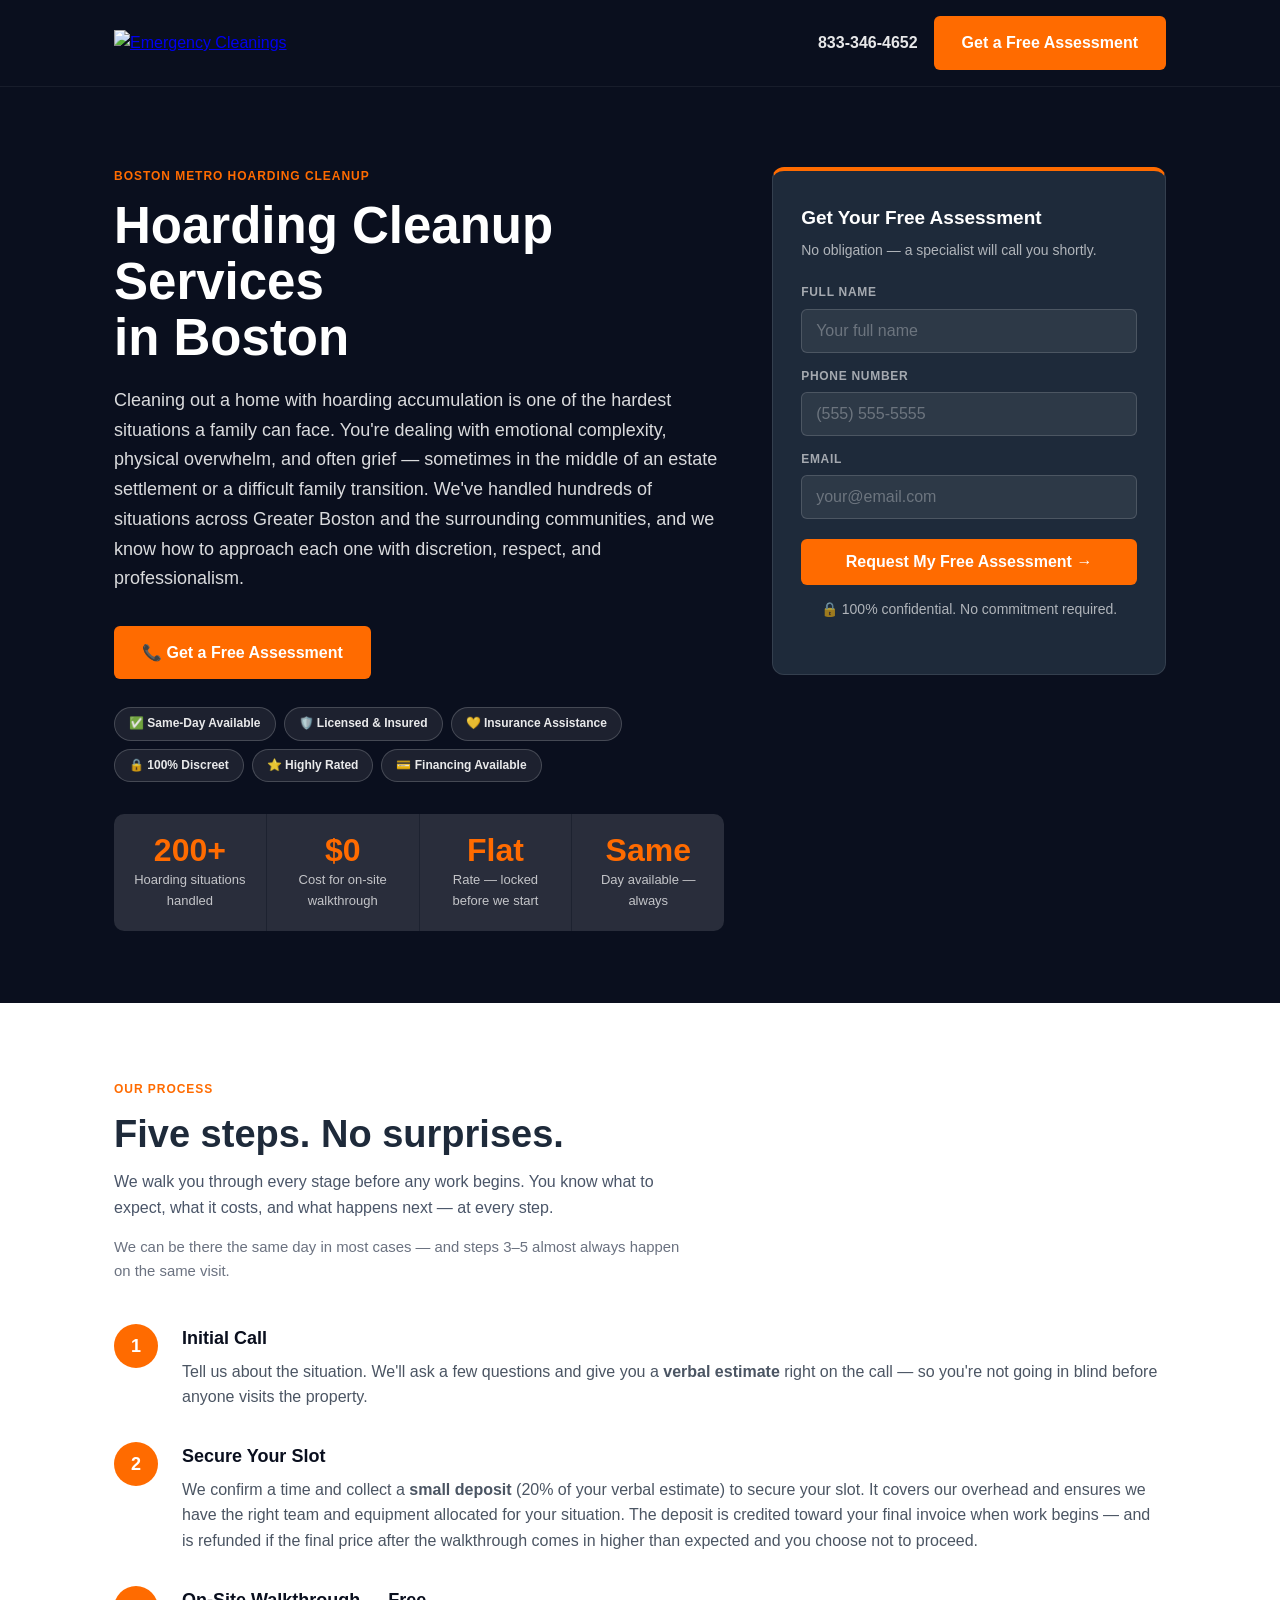
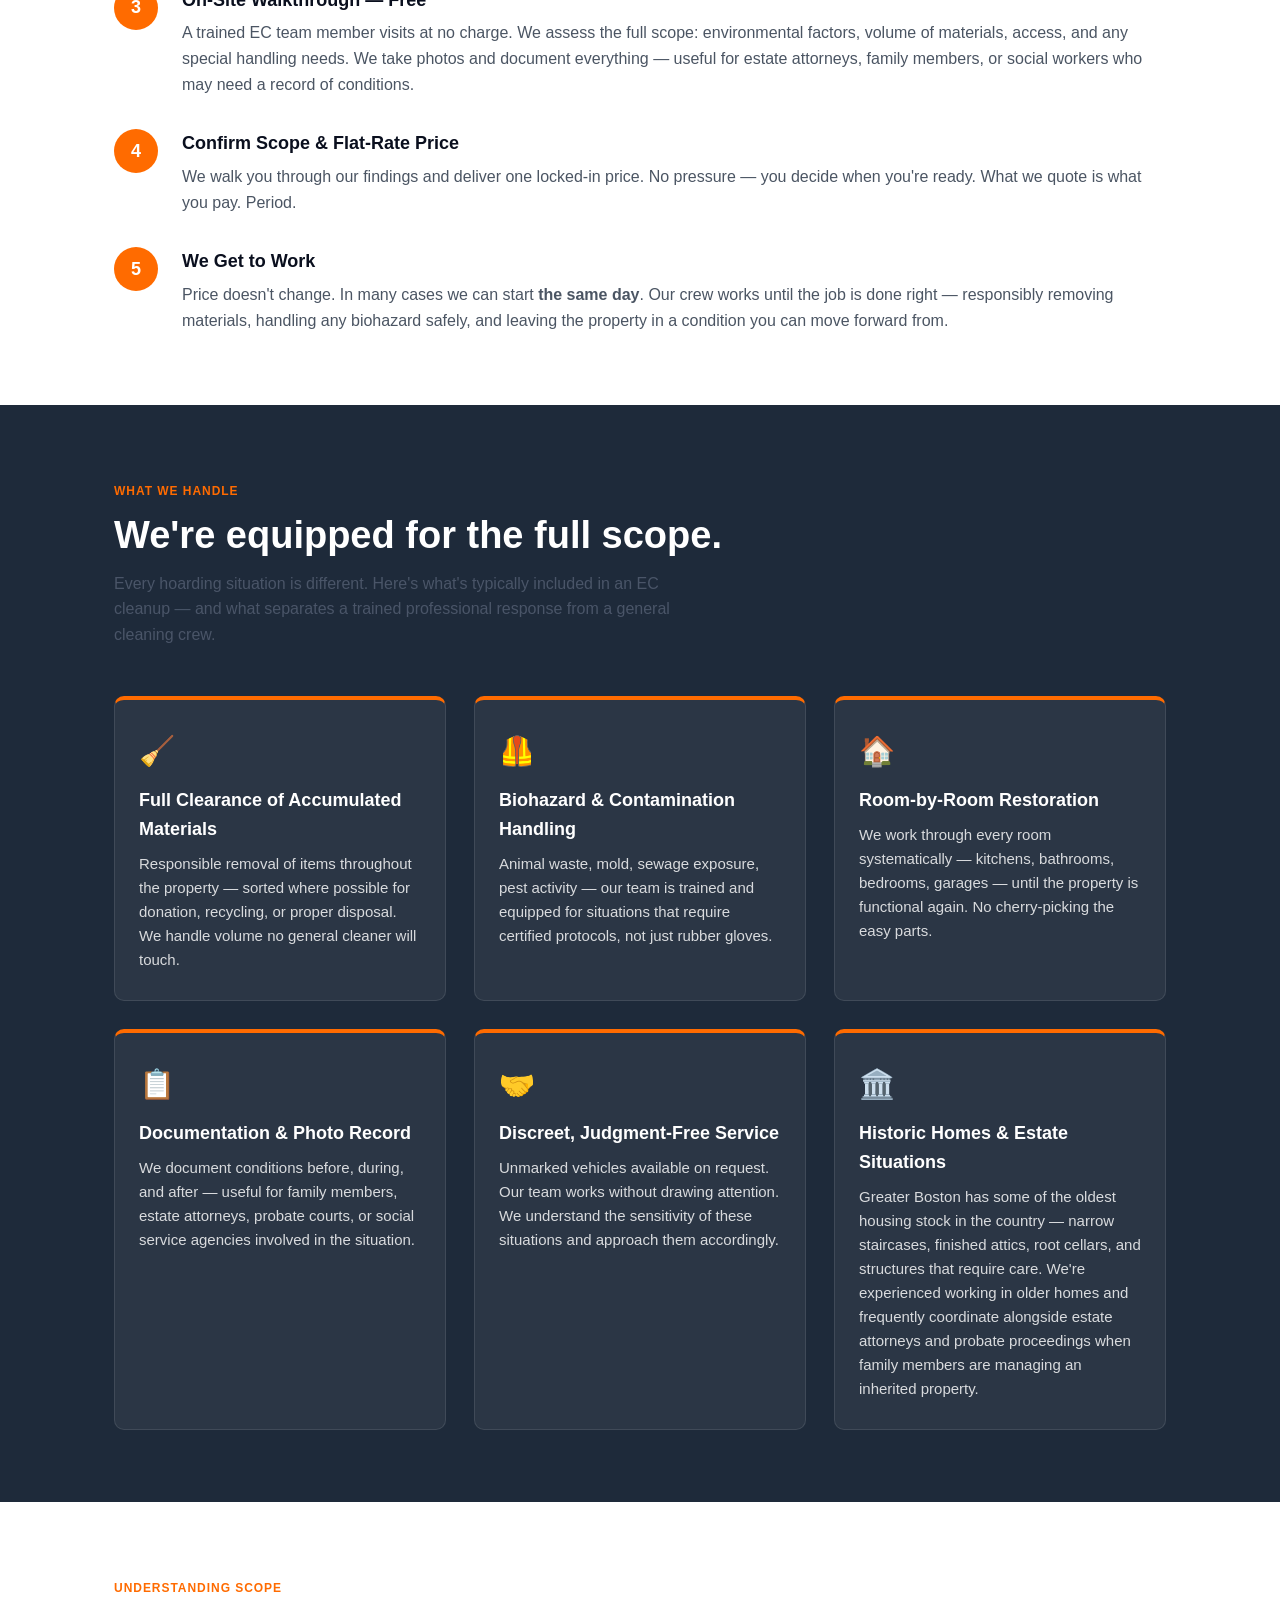
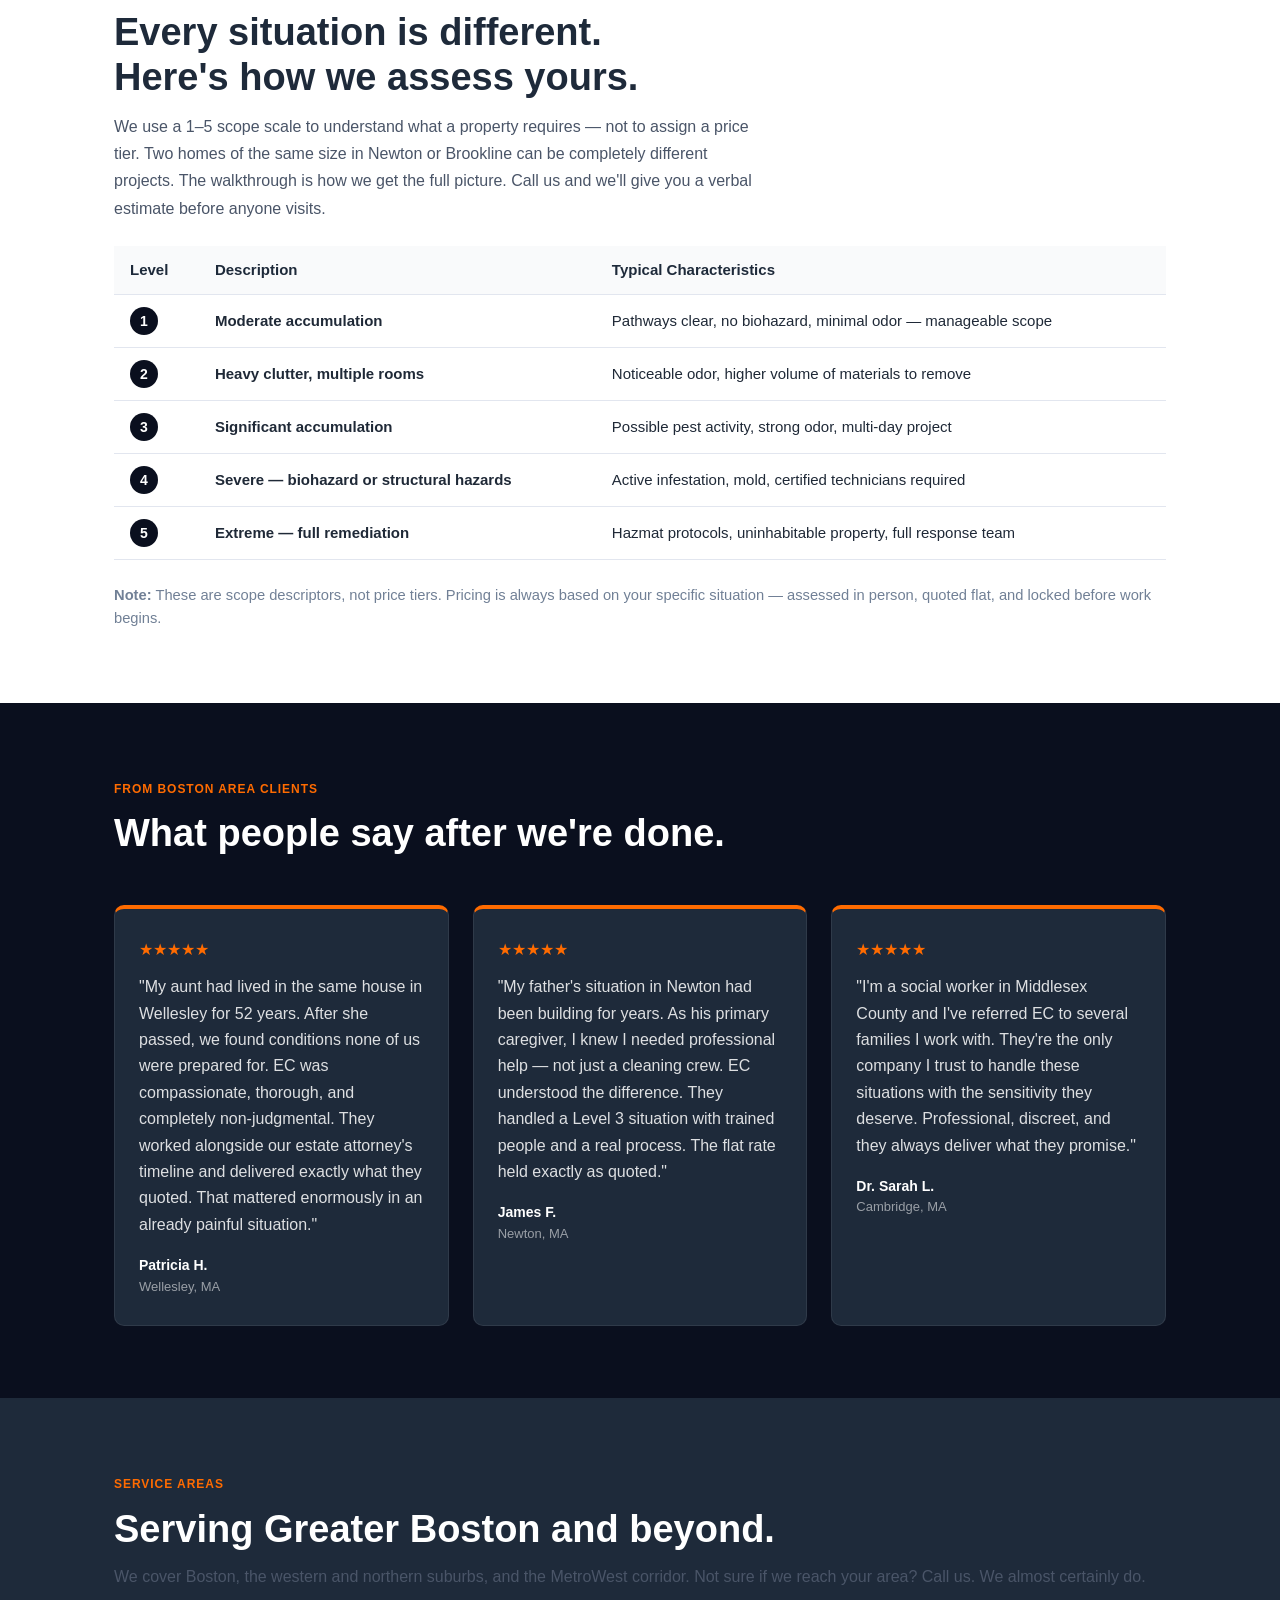
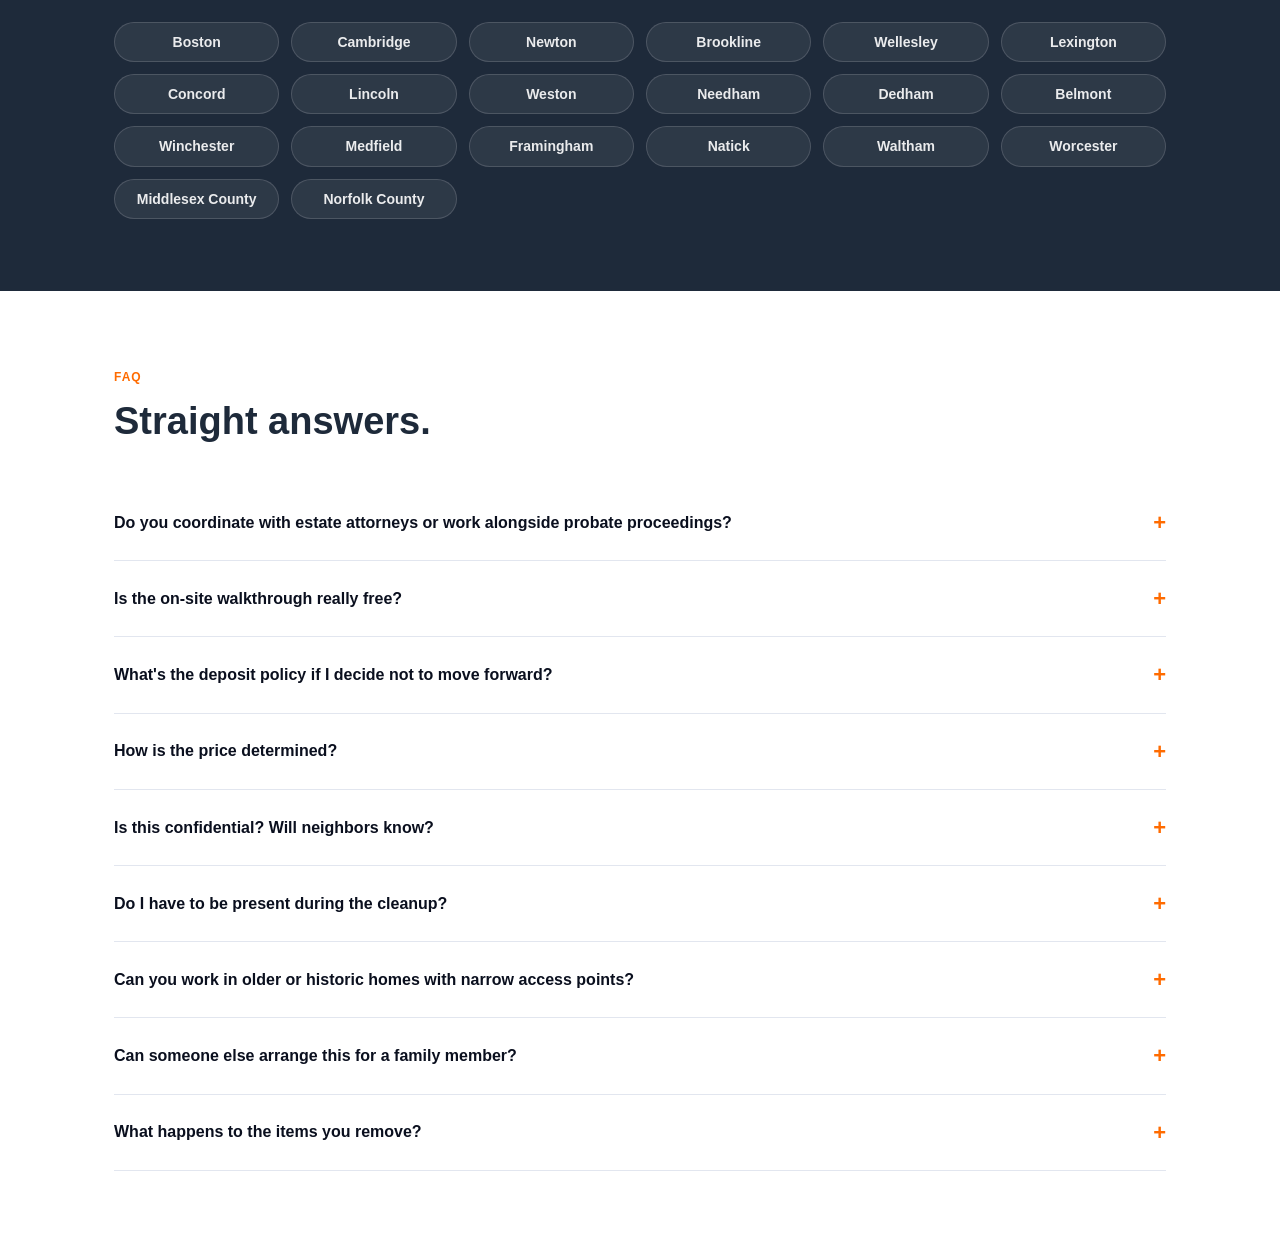
==== commit b35dec96: "Fix form submission: POST to CF7 endpoint instead of tel: redirect - Remove onsubmit tel: redirect f" ====
--- a/boston-hoarding-cleanup/index.html
+++ b/boston-hoarding-cleanup/index.html
@@ -104,7 +104,7 @@
         <div class="form-card">
           <h3>Get Your Free Assessment</h3>
           <p>No obligation — a specialist will call you shortly.</p>
-          <form onsubmit="window.location.href='tel:8333464652'; return false;">
+          <form id="lp-contact-form">
             <div class="form-field">
               <label for="name-bos">Full Name</label>
               <input type="text" id="name-bos" name="name" placeholder="Your full name" required />
@@ -458,4 +458,73 @@
         <p>We sort where possible — items that can be donated go to donation, recyclables are handled responsibly. What can't be reused is disposed of through proper channels. We document the process and handle everything with respect for the property and the people involved.</p>
       </details>
     </div>
-  </d+  </div>
+</section>
+
+<script src="https://www.google.com/recaptcha/api.js?render=6LcB9vwqAAAAAHLdGRiDUuq4KfypP064PClkyHvF" async defer></script>
+<script>
+(function() {
+  var RC_KEY = '6LcB9vwqAAAAAHLdGRiDUuq4KfypP064PClkyHvF';
+  var CF7 = 'https://emergencycleanings.com/wp-json/contact-form-7/v1/contact-forms/4032/feedback';
+  var SOURCE = 'Boston LP - Hoarding Cleanup';
+
+  document.getElementById('lp-contact-form').addEventListener('submit', async function(e) {
+    e.preventDefault();
+    var form = e.target;
+    var btn  = form.querySelector('button[type=submit]');
+    var nameEl  = form.querySelector('input[type=text]');
+    var phoneEl = form.querySelector('input[type=tel]');
+    var emailEl = form.querySelector('input[type=email]');
+
+    btn.disabled = true;
+    var origText = btn.textContent;
+    btn.textContent = 'Sending…';
+
+    try {
+      var token = await grecaptcha.execute(RC_KEY, {action: 'contactform'});
+
+      var fd = new FormData();
+      fd.append('_wpcf7', '4032');
+      fd.append('_wpcf7_version', '6.1.6');
+      fd.append('_wpcf7_locale', 'en_US');
+      fd.append('_wpcf7_unit_tag', 'wpcf7-f4032-p4019-o1');
+      fd.append('_wpcf7_container_post', '4019');
+      fd.append('_wpcf7_posted_data_hash', '');
+      fd.append('_wpcf7_recaptcha_response', token);
+      fd.append('your-subject', SOURCE);
+      fd.append('your-name',  nameEl  ? nameEl.value  : '');
+      fd.append('your-phone', phoneEl ? phoneEl.value : '');
+      fd.append('your-email', emailEl ? emailEl.value : '');
+
+      var res  = await fetch(CF7, {method: 'POST', body: fd});
+      var json = await res.json();
+
+      if (json.status === 'mail_sent') {
+        var card = form.closest('.form-card');
+        if (card) {
+          card.innerHTML = '<div style="text-align:center;padding:40px 16px">'
+            + '<div style="font-size:52px;margin-bottom:12px">✅</div>'
+            + '<h3 style="color:#fff;margin-bottom:8px">We got it!</h3>'
+            + '<p style="color:rgba(255,255,255,0.8)">A specialist will call you shortly at ' + (phoneEl ? phoneEl.value : 'the number you provided') + '.</p>'
+            + '</div>';
+        }
+      } else {
+        throw new Error(json.message || 'Submission failed');
+      }
+    } catch(err) {
+      btn.disabled = false;
+      btn.textContent = origText;
+      var errP = form.querySelector('.form-error');
+      if (!errP) {
+        errP = document.createElement('p');
+        errP.className = 'form-error';
+        errP.style.cssText = 'color:#ff6b6b;margin-top:12px;font-size:14px;text-align:center';
+        form.appendChild(errP);
+      }
+      errP.textContent = 'Something went wrong. Please call us: 833-346-4652';
+    }
+  });
+})();
+</script>
+</body>
+</html>
--- a/shared/styles.css
+++ b/shared/styles.css
@@ -29,10 +29,10 @@
 }
 
 /* ---- Typography ---- */
-h1 { font-size: clamp(2rem, 5vw, 3.2rem); font-weight: 900; line-height: 1.1; }
-h2 { font-size: clamp(1.6rem, 3.5vw, 2.4rem); font-weight: 800; color: var(--slate); line-height: 1.2; }
-h3 { font-size: 1.15rem; font-weight: 700; color: var(--navy-dark); }
-p  { font-size: 1rem; font-weight: 400; }
+h1 { font-size: clamp(32px, 5vw, 51px); font-weight: 900; line-height: 1.1; }
+h2 { font-size: clamp(26px, 3.5vw, 38px); font-weight: 800; color: var(--slate); line-height: 1.2; }
+h3 { font-size: 18px; font-weight: 700; color: var(--navy-dark); }
+p  { font-size: 16px; font-weight: 400; }
 
 /* ---- Utility ---- */
 .container { max-width: 1100px; margin: 0 auto; padding: 0 24px; }
@@ -57,7 +57,7 @@
 /* Eyebrow — orange on dark, slate-blue on white */
 .eyebrow {
   display: inline-block;
-  font-size: 0.78rem;
+  font-size: 12px;
   font-weight: 700;
   letter-spacing: 0.08em;
   text-transform: uppercase;
@@ -72,7 +72,7 @@
   gap: 8px;
   padding: 14px 28px;
   border-radius: 6px;
-  font-size: 1rem;
+  font-size: 16px;
   font-weight: 700;
   text-decoration: none;
   transition: background 0.15s ease, transform 0.15s ease;
@@ -125,7 +125,7 @@
   color: rgba(255,255,255,0.9);
   text-decoration: none;
   font-weight: 600;
-  font-size: 1rem;
+  font-size: 16px;
 }
 .nav__phone:hover { color: var(--orange); }
 
@@ -138,7 +138,7 @@
 .hero__label { color: var(--orange); }
 .hero h1 { color: var(--white); margin-bottom: 20px; }
 .hero__sub {
-  font-size: 1.15rem;
+  font-size: 18px;
   color: rgba(255,255,255,0.85);
   max-width: 600px;
   margin-bottom: 36px;
@@ -162,14 +162,14 @@
 }
 .stat__num {
   display: block;
-  font-size: 2rem;
+  font-size: 32px;
   font-weight: 900;
   color: var(--orange);
   line-height: 1;
 }
 .stat__label {
   display: block;
-  font-size: 0.8rem;
+  font-size: 13px;
   color: rgba(255,255,255,0.72);
   margin-top: 4px;
 }
@@ -185,13 +185,13 @@
   background: var(--orange);
   color: var(--white);
   font-weight: 900;
-  font-size: 1.1rem;
+  font-size: 18px;
   display: flex;
   align-items: center;
   justify-content: center;
 }
 .step__body h3 { margin-bottom: 6px; color: var(--navy-dark); }
-.step__body p  { color: #4b5563; font-size: 0.97rem; }
+.step__body p  { color: #4b5563; font-size: 16px; }
 
 /* ---- Feature grid (on Muted Slate section) ---- */
 .features {
@@ -208,12 +208,12 @@
   padding: 28px 24px;
 }
 .feature__icon {
-  font-size: 1.8rem;
+  font-size: 29px;
   margin-bottom: 12px;
   display: block;
 }
 .feature h3 { margin-bottom: 8px; color: var(--white); }
-.feature p  { color: rgba(255,255,255,0.82); font-size: 0.95rem; }
+.feature p  { color: rgba(255,255,255,0.82); font-size: 15px; }
 
 /* ---- Scope scale (on white section) ---- */
 .scope-table { width: 100%; border-collapse: collapse; margin-top: 24px; }
@@ -221,7 +221,7 @@
   padding: 12px 16px;
   text-align: left;
   border-bottom: 1px solid var(--border);
-  font-size: 0.95rem;
+  font-size: 15px;
 }
 .scope-table th { font-weight: 700; color: var(--slate); background: var(--light-bg); }
 .scope-badge {
@@ -234,7 +234,7 @@
   font-weight: 700;
   text-align: center;
   line-height: 28px;
-  font-size: 0.85rem;
+  font-size: 14px;
 }
 
 /* ---- Cities (on Muted Slate section) ---- */
@@ -249,7 +249,7 @@
   border: 1px solid rgba(255,255,255,0.15);
   border-radius: 999px;
   padding: 8px 16px;
-  font-size: 0.9rem;
+  font-size: 14px;
   font-weight: 600;
   color: rgba(255,255,255,0.9);
   text-align: center;
@@ -269,10 +269,10 @@
   border-radius: 10px;
   padding: 28px 24px;
 }
-.testimonial__stars { color: var(--orange); font-size: 1rem; margin-bottom: 12px; }
-.testimonial__text  { color: rgba(255,255,255,0.85); font-size: 0.97rem; line-height: 1.65; margin-bottom: 16px; }
-.testimonial__name  { font-weight: 700; color: var(--white); font-size: 0.9rem; }
-.testimonial__loc   { color: rgba(255,255,255,0.55); font-size: 0.82rem; }
+.testimonial__stars { color: var(--orange); font-size: 16px; margin-bottom: 12px; }
+.testimonial__text  { color: rgba(255,255,255,0.85); font-size: 16px; line-height: 1.65; margin-bottom: 16px; }
+.testimonial__name  { font-weight: 700; color: var(--white); font-size: 14px; }
+.testimonial__loc   { color: rgba(255,255,255,0.55); font-size: 13px; }
 
 /* ---- FAQ (on white section) ---- */
 .faq { display: flex; flex-direction: column; gap: 0; margin-top: 40px; }
@@ -291,12 +291,12 @@
 .faq-item summary::-webkit-details-marker { display: none; }
 .faq-item summary::after {
   content: '+';
-  font-size: 1.4rem;
+  font-size: 22px;
   color: var(--orange);
   flex-shrink: 0;
 }
 .faq-item[open] summary::after { content: '−'; }
-.faq-item p { padding-bottom: 20px; color: #4b5563; font-size: 0.97rem; line-height: 1.7; }
+.faq-item p { padding-bottom: 20px; color: #4b5563; font-size: 16px; line-height: 1.7; }
 
 /* ---- CTA section ---- */
 .cta-section {
@@ -320,7 +320,7 @@
   background: var(--footer-bg);
   color: rgba(255,255,255,0.5);
   padding: 32px 0;
-  font-size: 0.85rem;
+  font-size: 14px;
   text-align: center;
 }
 .footer a { color: rgba(255,255,255,0.5); text-decoration: none; }
@@ -367,7 +367,7 @@
   border: 1px solid rgba(255,255,255,0.18);
   border-radius: 999px;
   padding: 6px 14px;
-  font-size: 0.78rem;
+  font-size: 12px;
   font-weight: 600;
   color: rgba(255,255,255,0.9);
   white-space: nowrap;
@@ -391,13 +391,13 @@
 
 .form-card h3 {
   color: var(--white);
-  font-size: 1.2rem;
+  font-size: 19px;
   margin-bottom: 6px;
 }
 
 .form-card > p {
   color: rgba(255,255,255,0.65);
-  font-size: 0.9rem;
+  font-size: 14px;
   margin-bottom: 22px;
 }
 
@@ -407,7 +407,7 @@
 
 .form-field label {
   display: block;
-  font-size: 0.75rem;
+  font-size: 12px;
   font-weight: 700;
   color: rgba(255,255,255,0.6);
   margin-bottom: 6px;
@@ -424,8 +424,8 @@
   border: 1px solid rgba(255,255,255,0.15);
   border-radius: 6px;
   color: var(--white);
-  font-size: 0.97rem;
-  font-family: inherit;
+  font-size: 16px;
+  font-family: 'Inter', sans-serif;
   outline: none;
   transition: border-color 0.15s;
 }
@@ -437,7 +437,7 @@
 
 .form-card__note {
   text-align: center;
-  font-size: 0.76rem;
+  font-size: 12px;
   color: rgba(255,255,255,0.45);
   margin-top: 14px;
   line-height: 1.5;
@@ -457,5 +457,5 @@
 
 @media (max-width: 640px) {
   .badge-pills { gap: 6px; }
-  .badge { font-size: 0.72rem; padding: 5px 10px; }
-}
+  .badge { font-size: 12px; padding: 5px 10px; }
+}
